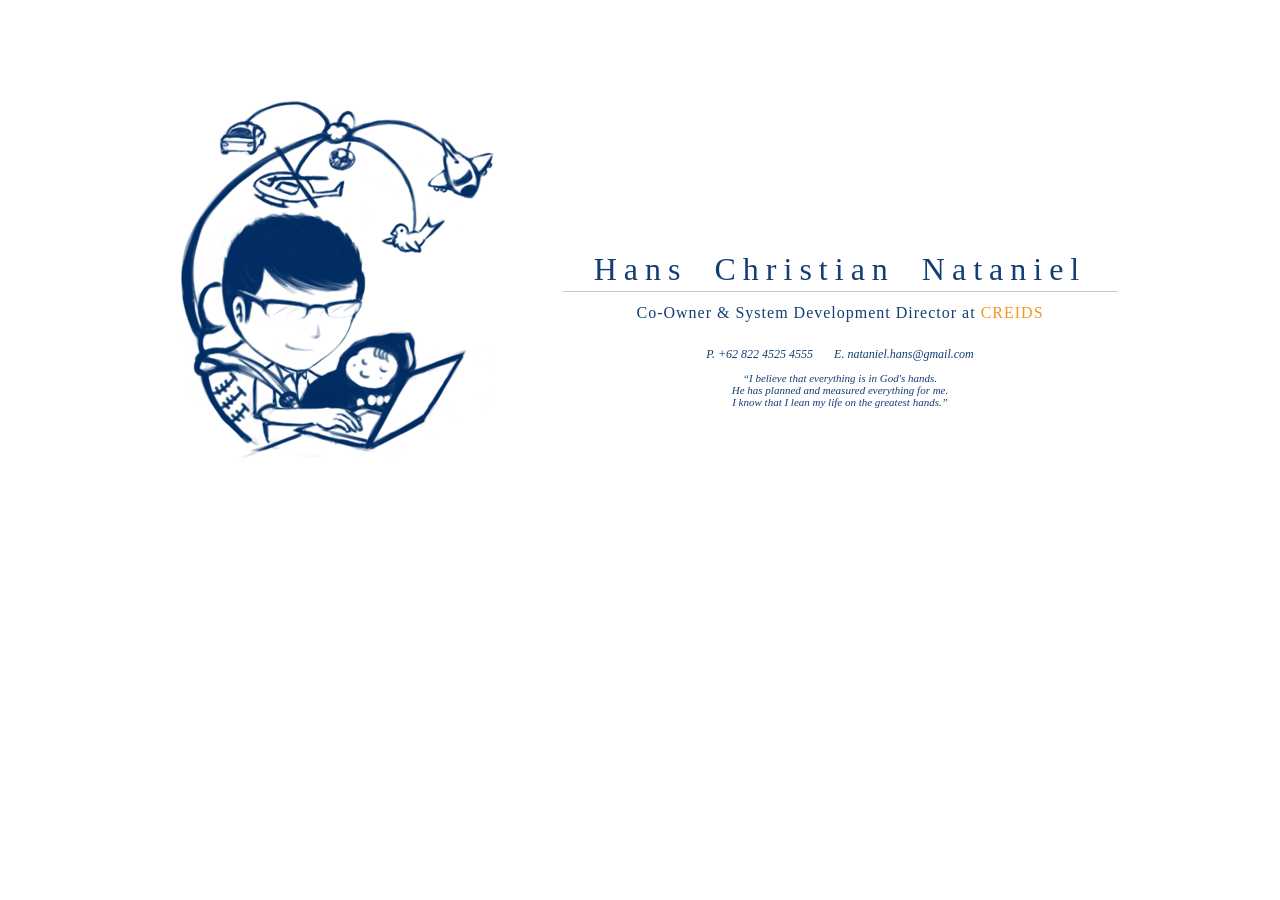
==== index.html @ 878c0d78 "Create the page" ====
<!DOCTYPE html>
<html lang="en">
<head>
    <meta charset="UTF-8">
    <meta name="viewport" content="width=device-width, initial-scale=1.0">
    <meta http-equiv="X-UA-Compatible" content="ie=edge">

    <link rel="stylesheet" type="text/css" href="style/index.css">

    <title>About me</title>
</head>
<body>
    <div id="container">
        <div id="image-container">
            <div id="me"><img src="img/hans.png" alt="It's Me" id="myPict"></div>
        </div>
        <div id="information-container">
            <h1 id="myName">Hans Christian Nataniel</h1>
            <div id="line-1"></div>
            <div id="myJob">Co-Owner &amp; System Development Director at <a href="http://www.creids.net" id="creidsLink">CREIDS</a></div>
            <address id="contact">
                <span>P. +62 822 4525 4555 &nbsp;&nbsp;&nbsp;&nbsp;&nbsp; E. nataniel.hans@gmail.com</span><br>
                <q id="quot">I believe that everything is in God's hands.<br>He has planned and measured everything for me.<br>I know that I lean my life on the greatest hands.</q>
            </address>
        </div>
    </div>
</body>
</html>
---- style/index.css ----
body {
	background-color: rgb(255, 255, 255);
	margin: 0;
	padding: 0;
	color: #123e74;
	font-family: Verdana;
}

#myName {
	font-family: "Century Gothic";
	font-weight: 50;
}

#myJob {
	font-family: "Century Gothic";
	margin-top: -5px;
}

#creidsLink {
	color: #f7951f;
	text-decoration: none;
}

/* Desktops and laptops */
@media screen and (min-width : 1024px) {
	#container {
		width: 1024px;
		margin-left: auto;
		margin-right: auto;
	}

	#image-container {
		width: 380px;
		height: 380px;
		margin-left: 50px;
		margin-top: 100px;
		float: left;
	}

	#information-container {
		display: inline-block;
		vertical-align: top;
		margin-top: 230px;
		width: 564px;
		text-align: center;
	}

	#myName {
		margin-bottom: 3px;
		letter-spacing: 7px;
		word-spacing: 12px;
	}

	#line-1 {
		display: inline-block;
		vertical-align: top;
		height: 1px;
		width: 555px;
		background-color: #ccc;
	}

	#myJob {
		letter-spacing: 1px;
	}

	#contact {
		display: inline-block;
		vertical-align: top;
		margin-top: 25px;
		text-align: center;
		width: 425px;
		font-size: 12px;
	}

	#quot {
		display: inline-block;
		margin-top: 10px;
		font-style: italic;
		font-size: 11px;
	}

}

/* Tablet */
@media screen and (max-width: 1024px) {
	#container {
		width: 768px;
		margin-left: auto;
		margin-right: auto;
		text-align: center;
	}

	#image-container {
		width: 280px;
		margin-top: 50px;
		float: left;
	}

	#myPict {
		width: 280px;
	}

	#information-container {
		display: inline-block;
		vertical-align: top;
		margin-top: 180px;
		width: 488px;
		text-align: center;
	}

	#myName {
		letter-spacing: 5px;
		margin-bottom: 3px;
		font-size: 25px;
	}

	#line-1 {
		display: inline-block;
		vertical-align: top;
		height: 1px;
		width: 432px;
		background-color: #ccc;
	}

	#myJob {
		font-size: 13px;
		margin-top: -10px;
	}

	#contact {
		display: inline-block;
		vertical-align: top;
		margin-top: 15px;
		text-align: center;
		width: 332px;
		font-size: 11px;
	}

	#quot {
		display: inline-block;
		margin-top: 10px;
		font-style: italic;
		font-size: 10px;
	}
}

/* Mobile */
@media screen and (max-width: 768px) {
	#container {
		width: 400px;
		margin-left: auto;
		margin-right: auto;
		text-align: center;
	}

	#image-container {
		width: 380px;
		margin-top: 30px;
		margin-left: auto;
		margin-right: auto;
		float: none;
	}

	#myPict {
		width: 250px;
	}

	#information-container {
		display: inline-block;
		vertical-align: top;
		margin-top: 20px;
		width: 400px;
		text-align: center;
	}

	#myName {
		display: inline-block;
		vertical-align: top;
		margin-left: 0px;
		margin-top: 20px;
		margin-bottom: 3px;
		font-size: 20px;
	}

	#line-1 {
		display: inline-block;
		vertical-align: top;
		margin-left: 0px;
		height: 1px;
		width: 400px;
		background-color: #ccc;
	}
	
	#contact {
		display: inline-block;
		vertical-align: top;
		margin-left: 0px;
		margin-top: 25px;
		text-align: center;
		width: 400px;
		font-size: 11px;
	}

	#quot {
		display: inline-block;
		margin-top: 10px;
		font-style: italic;
		font-size: 11px;
		margin-top: 30px;
	}
}
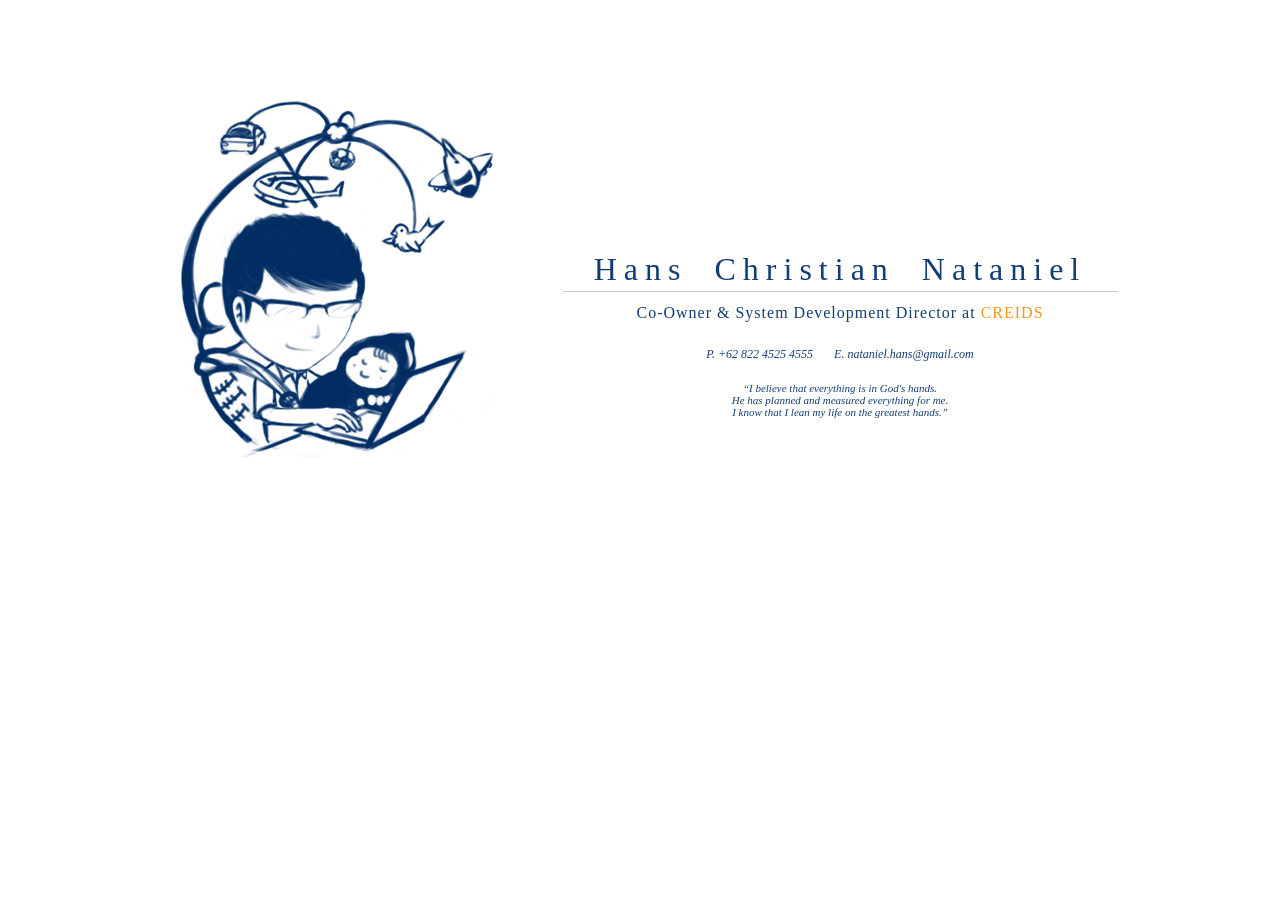
==== commit 6715334b: "give target attribute to creids link" ====
--- a/index.html
+++ b/index.html
@@ -17,7 +17,7 @@
         <div id="information-container">
             <h1 id="myName">Hans Christian Nataniel</h1>
             <div id="line-1"></div>
-            <div id="myJob">Co-Owner &amp; System Development Director at <a href="http://www.creids.net" id="creidsLink">CREIDS</a></div>
+            <div id="myJob">Co-Owner &amp; System Development Director at <a href="http://www.creids.net" target="_blank" id="creidsLink">CREIDS</a></div>
             <address id="contact">
                 <span>P. +62 822 4525 4555 &nbsp;&nbsp;&nbsp;&nbsp;&nbsp; E. nataniel.hans@gmail.com</span><br>
                 <q id="quot">I believe that everything is in God's hands.<br>He has planned and measured everything for me.<br>I know that I lean my life on the greatest hands.</q>
--- a/style/index.css
+++ b/style/index.css
@@ -1,3 +1,8 @@
+@font-face {
+    font-family: "Century Gothic";
+    src: url(../font/GOTHIC.TTF);
+}
+
 body {
 	background-color: rgb(255, 255, 255);
 	margin: 0;
@@ -74,7 +79,7 @@
 
 	#quot {
 		display: inline-block;
-		margin-top: 10px;
+		margin-top: 20px;
 		font-style: italic;
 		font-size: 11px;
 	}
@@ -138,7 +143,7 @@
 
 	#quot {
 		display: inline-block;
-		margin-top: 10px;
+		margin-top: 15px;
 		font-style: italic;
 		font-size: 10px;
 	}
@@ -147,14 +152,14 @@
 /* Mobile */
 @media screen and (max-width: 768px) {
 	#container {
-		width: 400px;
+		width: 100%;
 		margin-left: auto;
 		margin-right: auto;
 		text-align: center;
 	}
 
 	#image-container {
-		width: 380px;
+		width: inherit;
 		margin-top: 30px;
 		margin-left: auto;
 		margin-right: auto;
@@ -166,10 +171,10 @@
 	}
 
 	#information-container {
+		width: 100%;
 		display: inline-block;
 		vertical-align: top;
 		margin-top: 20px;
-		width: 400px;
 		text-align: center;
 	}
 
@@ -180,6 +185,7 @@
 		margin-top: 20px;
 		margin-bottom: 3px;
 		font-size: 20px;
+		letter-spacing: 2px;
 	}
 
 	#line-1 {
@@ -187,7 +193,8 @@
 		vertical-align: top;
 		margin-left: 0px;
 		height: 1px;
-		width: 400px;
+		width: 95%;
+		max-width: 380px;
 		background-color: #ccc;
 	}
 	
@@ -197,7 +204,7 @@
 		margin-left: 0px;
 		margin-top: 25px;
 		text-align: center;
-		width: 400px;
+		width: 100%;
 		font-size: 11px;
 	}
 
@@ -207,5 +214,6 @@
 		font-style: italic;
 		font-size: 11px;
 		margin-top: 30px;
+		padding-bottom: 30px;
 	}
 }
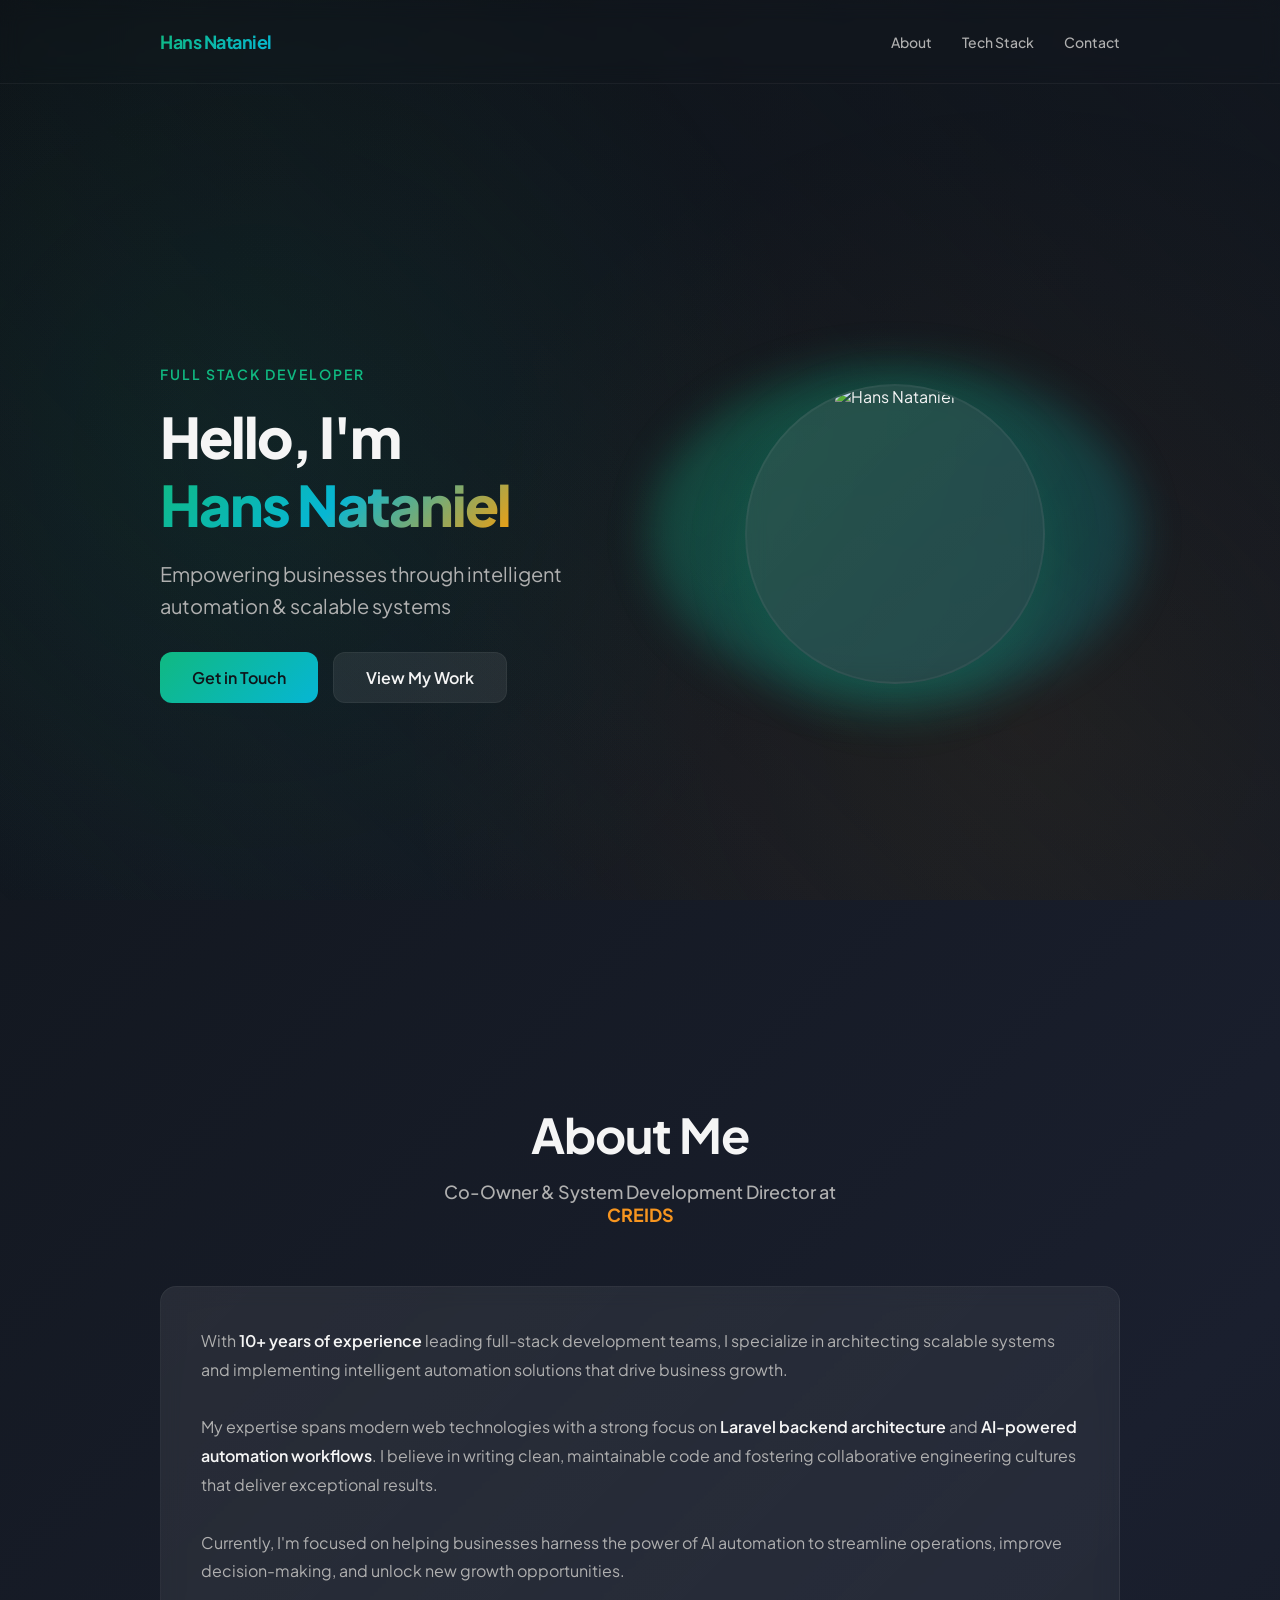
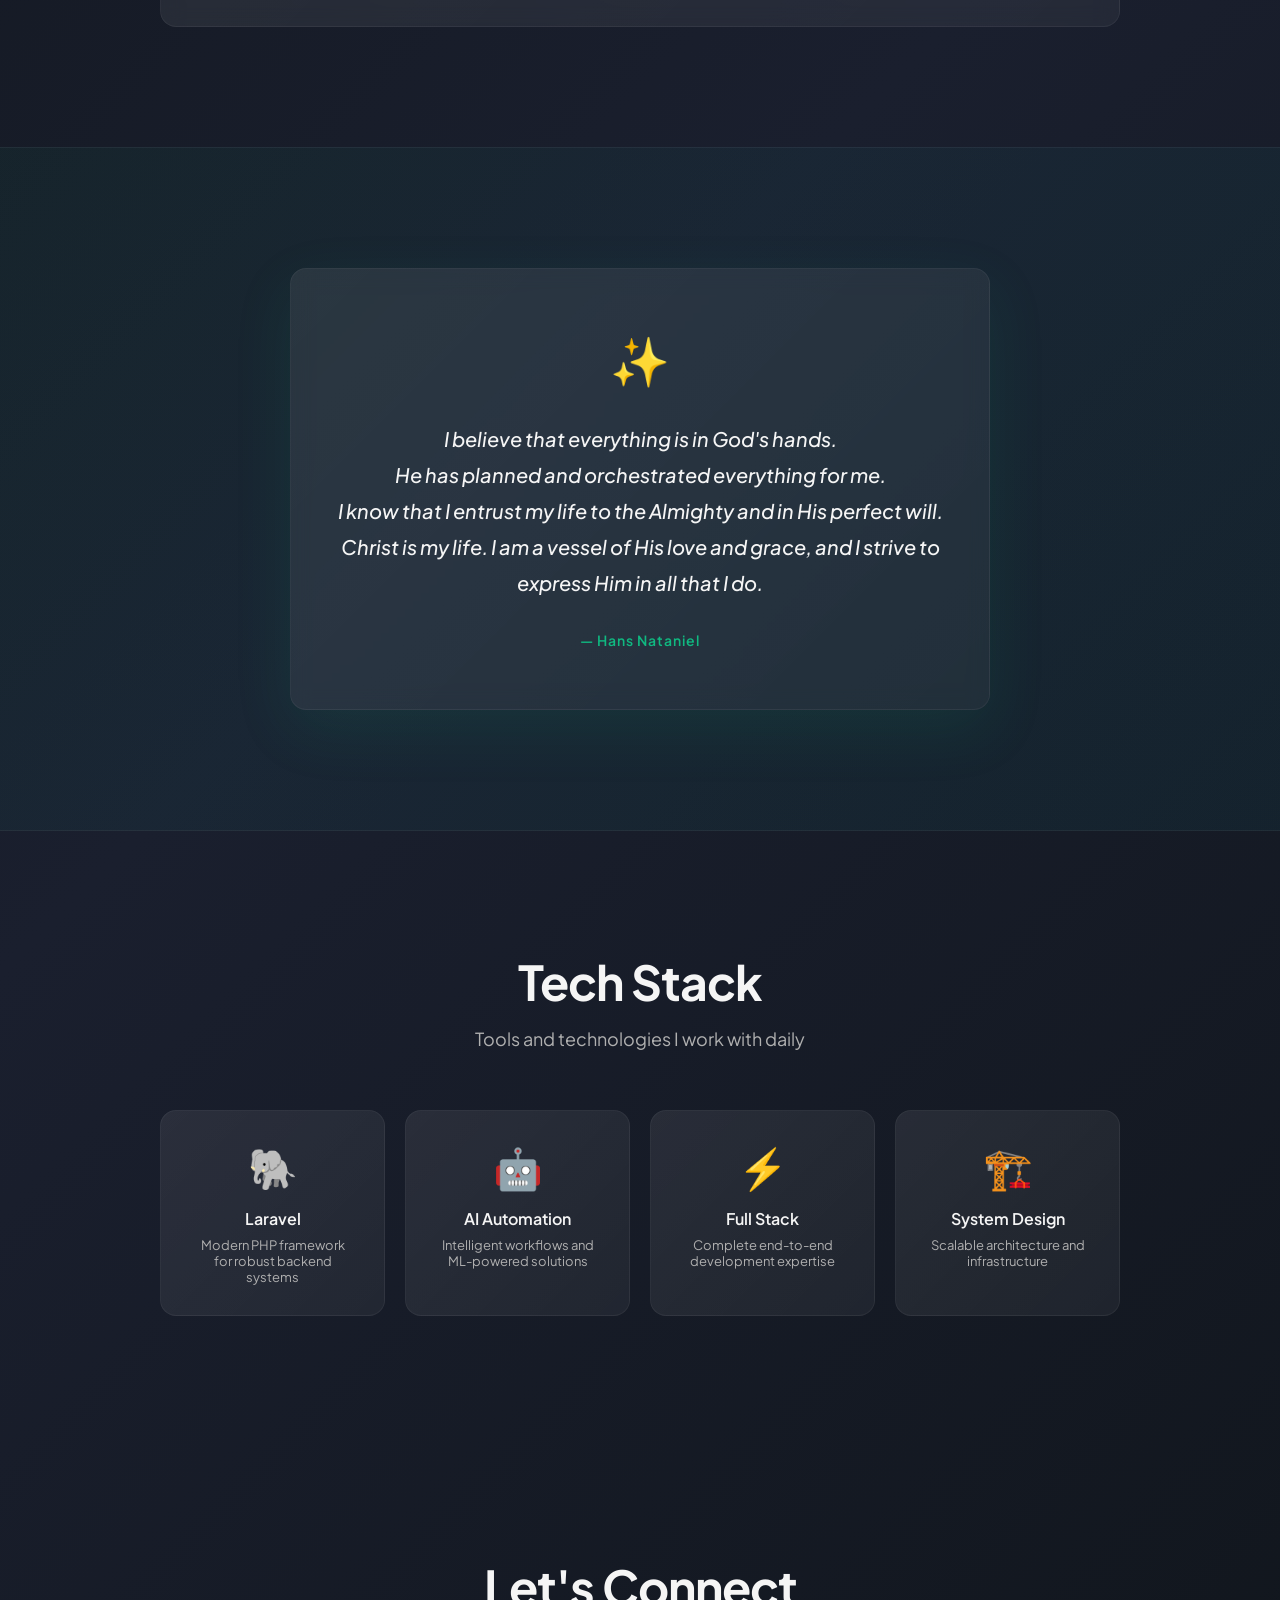
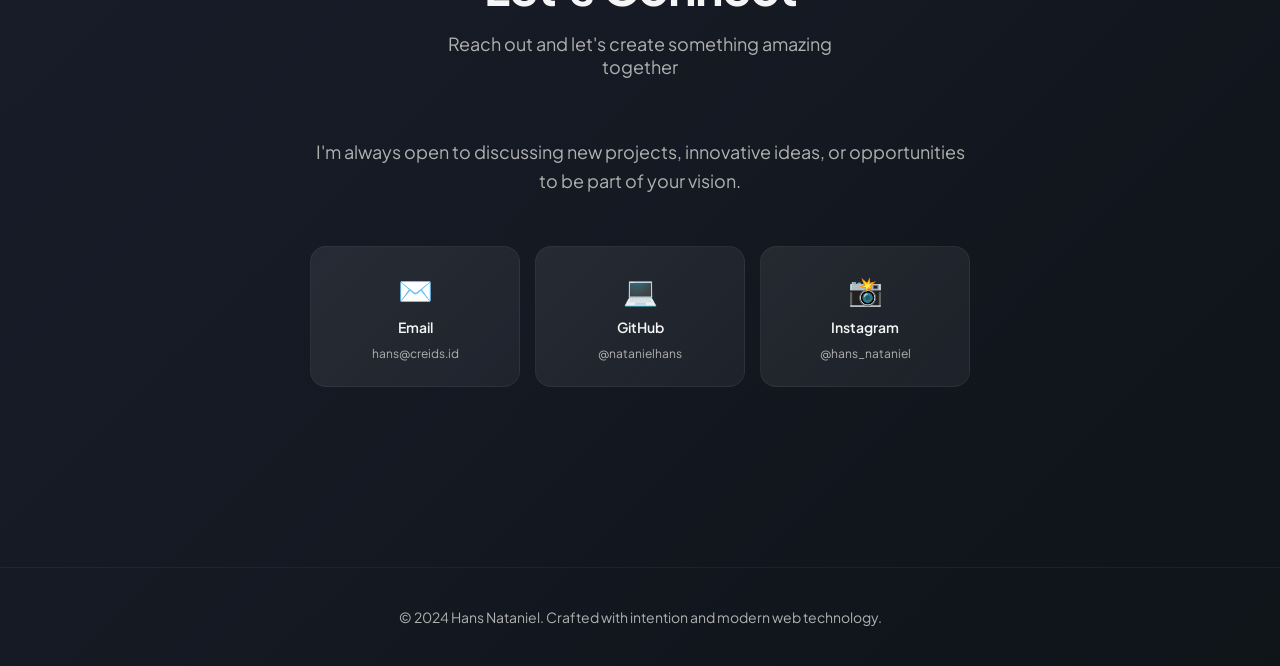
==== commit b36fa35e: "Update GitHub profile with impressive glassmorphism design and scroll-triggered animations - Redesig" ====
--- a/index.html
+++ b/index.html
@@ -1,28 +1,876 @@
 <!DOCTYPE html>
-<html lang="en">
+<html lang="id">
 <head>
     <meta charset="UTF-8">
     <meta name="viewport" content="width=device-width, initial-scale=1.0">
-    <meta http-equiv="X-UA-Compatible" content="ie=edge">
-
-    <link rel="stylesheet" type="text/css" href="style/index.css">
-
-    <title>About me</title>
+    <title>Hans Nataniel | Full Stack Developer & AI Automation Lead</title>
+    <link rel="preconnect" href="https://fonts.googleapis.com">
+    <link rel="preconnect" href="https://fonts.gstatic.com" crossorigin>
+    <link href="https://fonts.googleapis.com/css2?family=Plus+Jakarta+Sans:wght@500;600;700;800&family=JetBrains+Mono:wght@400;500&display=swap" rel="stylesheet">
+    <style>
+        * {
+            margin: 0;
+            padding: 0;
+            box-sizing: border-box;
+        }
+
+        :root {
+            --bg-primary: #0F1419;
+            --bg-secondary: #1a1f2e;
+            --bg-tertiary: #242d3d;
+            --text-primary: #f5f5f5;
+            --text-secondary: #b0b0b0;
+            --accent-green: #10b981;
+            --accent-amber: #f59e0b;
+            --accent-cyan: #06b6d4;
+            --glass-light: rgba(255, 255, 255, 0.05);
+            --glass-medium: rgba(255, 255, 255, 0.08);
+            --glass-dark: rgba(0, 0, 0, 0.3);
+        }
+
+        html {
+            scroll-behavior: smooth;
+        }
+
+        body {
+            font-family: 'Plus Jakarta Sans', sans-serif;
+            background: linear-gradient(135deg, var(--bg-primary) 0%, var(--bg-secondary) 50%, var(--bg-primary) 100%);
+            color: var(--text-primary);
+            min-height: 100vh;
+            position: relative;
+            overflow-x: hidden;
+        }
+
+        /* Animated background */
+        body::before {
+            content: '';
+            position: fixed;
+            top: 0;
+            left: 0;
+            width: 100%;
+            height: 100%;
+            background: radial-gradient(circle at 20% 50%, rgba(16, 185, 129, 0.1) 0%, transparent 50%),
+                        radial-gradient(circle at 80% 80%, rgba(245, 158, 11, 0.08) 0%, transparent 50%);
+            pointer-events: none;
+            z-index: 0;
+        }
+
+        body::after {
+            content: '';
+            position: fixed;
+            top: 0;
+            left: 0;
+            width: 100%;
+            height: 100%;
+            background:
+                linear-gradient(45deg, transparent 0%, rgba(15, 20, 25, 0.5) 100%);
+            pointer-events: none;
+            z-index: 0;
+        }
+
+        /* Container */
+        .container {
+            position: relative;
+            z-index: 1;
+            max-width: 1000px;
+            margin: 0 auto;
+            padding: 0 20px;
+        }
+
+        /* Navigation */
+        nav {
+            padding: 30px 0;
+            backdrop-filter: blur(10px);
+            border-bottom: 1px solid var(--glass-light);
+            position: sticky;
+            top: 0;
+            z-index: 100;
+        }
+
+        nav .container {
+            display: flex;
+            justify-content: space-between;
+            align-items: center;
+        }
+
+        .nav-brand {
+            font-size: 18px;
+            font-weight: 700;
+            letter-spacing: -0.5px;
+            background: linear-gradient(135deg, var(--accent-green), var(--accent-cyan));
+            -webkit-background-clip: text;
+            -webkit-text-fill-color: transparent;
+            background-clip: text;
+        }
+
+        .nav-links {
+            display: flex;
+            gap: 30px;
+            list-style: none;
+        }
+
+        .nav-links a {
+            color: var(--text-secondary);
+            text-decoration: none;
+            font-size: 14px;
+            font-weight: 500;
+            transition: color 0.3s ease;
+            position: relative;
+        }
+
+        .nav-links a::after {
+            content: '';
+            position: absolute;
+            bottom: -5px;
+            left: 0;
+            width: 0;
+            height: 2px;
+            background: linear-gradient(90deg, var(--accent-green), var(--accent-cyan));
+            transition: width 0.3s ease;
+        }
+
+        .nav-links a:hover {
+            color: var(--text-primary);
+        }
+
+        .nav-links a:hover::after {
+            width: 100%;
+        }
+
+        /* Hero Section */
+        .hero {
+            min-height: 100vh;
+            display: flex;
+            align-items: center;
+            justify-content: center;
+            text-align: center;
+            padding: 60px 20px;
+            animation: fadeIn 0.8s ease-out;
+        }
+
+        .hero-container {
+            display: grid;
+            grid-template-columns: 1fr 1fr;
+            gap: 60px;
+            align-items: center;
+            max-width: 1000px;
+            width: 100%;
+        }
+
+        .hero-content {
+            text-align: left;
+        }
+
+        .hero-photo {
+            position: relative;
+            display: flex;
+            align-items: center;
+            justify-content: center;
+        }
+
+        .photo-frame {
+            width: 300px;
+            height: 300px;
+            border-radius: 50%;
+            overflow: hidden;
+            position: relative;
+            background: linear-gradient(135deg, var(--glass-medium), var(--glass-light));
+            border: 2px solid var(--glass-light);
+            backdrop-filter: blur(10px);
+            animation: slideRight 0.8s ease-out 0.3s both;
+            box-shadow: 0 20px 60px rgba(16, 185, 129, 0.2);
+        }
+
+        .photo-frame img {
+            width: 100%;
+            height: 100%;
+            object-fit: cover;
+        }
+
+        .photo-glow {
+            position: absolute;
+            top: -20px;
+            left: -20px;
+            right: -20px;
+            bottom: -20px;
+            border-radius: 50%;
+            background: linear-gradient(135deg, rgba(16, 185, 129, 0.3), rgba(6, 182, 212, 0.2));
+            filter: blur(20px);
+            z-index: -1;
+            animation: pulse 3s ease-in-out infinite;
+        }
+
+        .hero h1 {
+            font-size: clamp(42px, 6vw, 56px);
+            font-weight: 800;
+            line-height: 1.2;
+            margin-bottom: 20px;
+            letter-spacing: -2px;
+            animation: slideUp 0.8s ease-out 0.2s both;
+            text-align: left;
+        }
+
+        .hero h1 span {
+            background: linear-gradient(135deg, var(--accent-green), var(--accent-cyan), var(--accent-amber));
+            -webkit-background-clip: text;
+            -webkit-text-fill-color: transparent;
+            background-clip: text;
+        }
+
+        .hero-subtitle {
+            font-size: 20px;
+            color: var(--text-secondary);
+            margin-bottom: 30px;
+            line-height: 1.6;
+            animation: slideUp 0.8s ease-out 0.4s both;
+        }
+
+        .hero-role {
+            font-size: 14px;
+            font-weight: 600;
+            color: var(--accent-green);
+            text-transform: uppercase;
+            letter-spacing: 2px;
+            margin-bottom: 20px;
+            animation: slideUp 0.8s ease-out 0.3s both;
+        }
+
+        .hero-cta {
+            display: flex;
+            gap: 15px;
+            justify-content: flex-start;
+            flex-wrap: wrap;
+            animation: slideUp 0.8s ease-out 0.5s both;
+        }
+
+        .btn {
+            padding: 14px 32px;
+            border: none;
+            border-radius: 12px;
+            font-size: 16px;
+            font-weight: 600;
+            cursor: pointer;
+            text-decoration: none;
+            display: inline-flex;
+            align-items: center;
+            gap: 8px;
+            transition: all 0.3s ease;
+            font-family: 'Plus Jakarta Sans', sans-serif;
+        }
+
+        .btn-primary {
+            background: linear-gradient(135deg, var(--accent-green), var(--accent-cyan));
+            color: var(--bg-primary);
+        }
+
+        .btn-primary:hover {
+            transform: translateY(-3px);
+            box-shadow: 0 12px 30px rgba(16, 185, 129, 0.3);
+        }
+
+        .btn-secondary {
+            background: var(--glass-medium);
+            color: var(--text-primary);
+            border: 1px solid var(--glass-light);
+            backdrop-filter: blur(10px);
+        }
+
+        .btn-secondary:hover {
+            background: var(--glass-light);
+            border-color: var(--accent-green);
+        }
+
+
+        /* About Section */
+        .about {
+            padding: 120px 0;
+        }
+
+        .section-header {
+            text-align: center;
+            margin-bottom: 60px;
+        }
+
+        .section-header h2 {
+            font-size: clamp(36px, 5vw, 48px);
+            margin-bottom: 15px;
+            letter-spacing: -1px;
+        }
+
+        .section-header p {
+            font-size: 18px;
+            color: var(--text-secondary);
+            max-width: 400px;
+            margin: 0 auto;
+        }
+
+        .role-subtitle {
+            font-size: 16px;
+            color: var(--text-secondary);
+            margin-top: 10px;
+            margin-bottom: 30px;
+            font-weight: 500;
+        }
+
+        .glass-card {
+            background: linear-gradient(135deg, var(--glass-medium) 0%, var(--glass-light) 100%);
+            border: 1px solid var(--glass-light);
+            border-radius: 16px;
+            padding: 40px;
+            backdrop-filter: blur(10px);
+            transition: all 0.3s ease;
+            opacity: 0;
+        }
+
+        .glass-card:hover {
+            border-color: var(--accent-green);
+            box-shadow: 0 20px 40px rgba(16, 185, 129, 0.15);
+            transform: translateY(-5px);
+        }
+
+        .about-text {
+            font-size: 16px;
+            line-height: 1.8;
+            color: var(--text-secondary);
+        }
+
+        .about-text strong {
+            color: var(--text-primary);
+            font-weight: 600;
+        }
+
+        /* Philosophy Section */
+        .philosophy {
+            padding: 120px 0;
+            background: linear-gradient(135deg, rgba(16, 185, 129, 0.05) 0%, rgba(6, 182, 212, 0.05) 100%);
+            border-top: 1px solid var(--glass-light);
+            border-bottom: 1px solid var(--glass-light);
+        }
+
+        .philosophy-content {
+            max-width: 700px;
+            margin: 0 auto;
+            text-align: center;
+            padding: 60px 40px;
+            background: linear-gradient(135deg, var(--glass-medium) 0%, var(--glass-light) 100%);
+            border: 1px solid var(--glass-light);
+            border-radius: 16px;
+            backdrop-filter: blur(10px);
+            box-shadow: 0 20px 60px rgba(16, 185, 129, 0.1);
+            opacity: 0;
+        }
+
+        .philosophy-icon {
+            font-size: 48px;
+            margin-bottom: 30px;
+            animation: slideUp 0.8s ease-out 0.2s both;
+        }
+
+        .philosophy-quote {
+            font-size: 20px;
+            line-height: 1.8;
+            color: var(--text-primary);
+            font-weight: 500;
+            margin: 0;
+            font-style: italic;
+            animation: slideUp 0.8s ease-out 0.3s both;
+        }
+
+        .philosophy-author {
+            margin-top: 30px;
+            font-size: 14px;
+            color: var(--accent-green);
+            font-weight: 600;
+            letter-spacing: 1px;
+            animation: slideUp 0.8s ease-out 0.4s both;
+        }
+
+        /* Tech Stack Section */
+        .tech-stack {
+            padding: 120px 0;
+        }
+
+        .tech-grid {
+            display: grid;
+            grid-template-columns: repeat(auto-fit, minmax(200px, 1fr));
+            gap: 20px;
+            margin-top: 50px;
+        }
+
+        .tech-item {
+            text-align: center;
+            padding: 30px;
+            opacity: 0;
+        }
+
+        .tech-icon {
+            font-size: 40px;
+            margin-bottom: 15px;
+        }
+
+        .tech-name {
+            font-size: 16px;
+            font-weight: 600;
+            margin-bottom: 8px;
+        }
+
+        .tech-desc {
+            font-size: 13px;
+            color: var(--text-secondary);
+        }
+
+        /* Contact Section */
+        .contact {
+            padding: 120px 0;
+        }
+
+        .contact-container {
+            max-width: 700px;
+            margin: 0 auto;
+            text-align: center;
+        }
+
+        .contact-message {
+            font-size: 18px;
+            color: var(--text-secondary);
+            margin-bottom: 50px;
+            line-height: 1.6;
+            opacity: 0;
+        }
+
+        .contact-links {
+            display: grid;
+            grid-template-columns: repeat(auto-fit, minmax(150px, 1fr));
+            gap: 15px;
+            margin-bottom: 60px;
+        }
+
+        .contact-link {
+            padding: 25px;
+            text-decoration: none;
+            color: var(--text-primary);
+            border: 1px solid var(--glass-light);
+            transition: all 0.3s ease;
+            display: flex;
+            flex-direction: column;
+            align-items: center;
+            gap: 10px;
+            background: linear-gradient(135deg, var(--glass-medium) 0%, var(--glass-light) 100%);
+            border-radius: 16px;
+            backdrop-filter: blur(10px);
+            opacity: 0;
+        }
+
+        .contact-link:hover {
+            border-color: var(--accent-green);
+            background: linear-gradient(135deg, rgba(16, 185, 129, 0.1), rgba(6, 182, 212, 0.1));
+            transform: translateY(-5px);
+            box-shadow: 0 15px 35px rgba(16, 185, 129, 0.2);
+        }
+
+        .contact-link-icon {
+            font-size: 28px;
+        }
+
+        .contact-link-label {
+            font-size: 14px;
+            font-weight: 600;
+        }
+
+        .contact-link-value {
+            font-size: 12px;
+            color: var(--text-secondary);
+            word-break: break-all;
+        }
+
+        /* Footer */
+        footer {
+            padding: 40px 0;
+            text-align: center;
+            border-top: 1px solid var(--glass-light);
+            color: var(--text-secondary);
+            font-size: 14px;
+        }
+
+        /* Animations */
+        @keyframes fadeIn {
+            from {
+                opacity: 0;
+            }
+            to {
+                opacity: 1;
+            }
+        }
+
+        @keyframes slideUp {
+            from {
+                opacity: 0;
+                transform: translateY(30px);
+            }
+            to {
+                opacity: 1;
+                transform: translateY(0);
+            }
+        }
+
+        @keyframes fadeInUp {
+            from {
+                opacity: 0;
+                transform: translateY(20px);
+            }
+            to {
+                opacity: 1;
+                transform: translateY(0);
+            }
+        }
+
+        @keyframes slideRight {
+            from {
+                opacity: 0;
+                transform: translateX(40px);
+            }
+            to {
+                opacity: 1;
+                transform: translateX(0);
+            }
+        }
+
+        @keyframes slideLeft {
+            from {
+                opacity: 0;
+                transform: translateX(-40px);
+            }
+            to {
+                opacity: 1;
+                transform: translateX(0);
+            }
+        }
+
+        @keyframes pulse {
+            0%, 100% {
+                opacity: 0.6;
+                transform: scale(1);
+            }
+            50% {
+                opacity: 0.3;
+                transform: scale(1.05);
+            }
+        }
+
+
+        /* Responsive */
+        @media (max-width: 768px) {
+            .nav-links {
+                gap: 15px;
+                font-size: 12px;
+            }
+
+            .hero {
+                padding: 40px 20px;
+                min-height: auto;
+            }
+
+            .hero-container {
+                grid-template-columns: 1fr;
+                gap: 40px;
+            }
+
+            .hero-content {
+                text-align: center;
+            }
+
+            .hero h1 {
+                font-size: 36px;
+                text-align: center;
+            }
+
+            .hero-subtitle {
+                font-size: 16px;
+                text-align: center;
+            }
+
+            .hero-cta {
+                justify-content: center;
+            }
+
+            .photo-frame {
+                width: 250px;
+                height: 250px;
+            }
+
+            .glass-card {
+                padding: 25px;
+            }
+
+            .philosophy-content {
+                padding: 40px 25px;
+            }
+
+            .philosophy-quote {
+                font-size: 16px;
+                line-height: 1.6;
+            }
+
+            .philosophy-icon {
+                font-size: 36px;
+            }
+
+            .tech-grid {
+                grid-template-columns: repeat(auto-fit, minmax(150px, 1fr));
+                gap: 15px;
+            }
+
+            .contact-links {
+                grid-template-columns: 1fr;
+            }
+
+            .hero-cta {
+                flex-direction: column;
+            }
+
+            .btn {
+                width: 100%;
+                justify-content: center;
+            }
+        }
+
+        /* Intersection Observer for animations */
+        .fade-in {
+            animation: fadeInUp 0.8s ease-out forwards;
+        }
+
+        .slide-in-left {
+            animation: slideLeft 0.8s ease-out forwards;
+        }
+
+        .slide-in-right {
+            animation: slideRight 0.8s ease-out forwards;
+        }
+
+        /* Child element stagger animations */
+        .stagger-child {
+            opacity: 0;
+        }
+
+        .stagger-child.fade-in {
+            animation: fadeInUp 0.6s ease-out forwards;
+        }
+
+        .stagger-child:nth-child(1).fade-in { animation-delay: 0.1s; }
+        .stagger-child:nth-child(2).fade-in { animation-delay: 0.2s; }
+        .stagger-child:nth-child(3).fade-in { animation-delay: 0.3s; }
+        .stagger-child:nth-child(4).fade-in { animation-delay: 0.4s; }
+        .stagger-child:nth-child(5).fade-in { animation-delay: 0.5s; }
+        .stagger-child:nth-child(6).fade-in { animation-delay: 0.6s; }
+    </style>
 </head>
 <body>
-    <div id="container">
-        <div id="image-container">
-            <div id="me"><img src="img/hans.png" alt="It's Me" id="myPict"></div>
+    <!-- Navigation -->
+    <nav>
+        <div class="container">
+            <div class="nav-brand">Hans Nataniel</div>
+            <ul class="nav-links">
+                <li><a href="#about">About</a></li>
+                <li><a href="#tech">Tech Stack</a></li>
+                <li><a href="#contact">Contact</a></li>
+            </ul>
         </div>
-        <div id="information-container">
-            <h1 id="myName">Hans Christian Nataniel</h1>
-            <div id="line-1"></div>
-            <div id="myJob">Co-Owner &amp; System Development Director at <a href="http://www.creids.net" target="_blank" id="creidsLink">CREIDS</a></div>
-            <address id="contact">
-                <span>P. +62 822 4525 4555 &nbsp;&nbsp;&nbsp;&nbsp;&nbsp; E. nataniel.hans@gmail.com</span><br>
-                <q id="quot">I believe that everything is in God's hands.<br>He has planned and measured everything for me.<br>I know that I lean my life on the greatest hands.</q>
-            </address>
+    </nav>
+
+    <!-- Hero Section -->
+    <section class="hero">
+        <div class="container">
+            <div class="hero-container">
+                <div class="hero-content">
+                    <div class="hero-role">Full Stack Developer</div>
+                    <h1>Hello, I'm <br><span>Hans Nataniel</span></h1>
+                    <p class="hero-subtitle">Empowering businesses through intelligent automation & scalable systems</p>
+                    <div class="hero-cta">
+                        <a href="#contact" class="btn btn-primary">Get in Touch</a>
+                        <a href="https://creids.id/en/work" target="_blank" class="btn btn-secondary">View My Work</a>
+                    </div>
+                </div>
+                <div class="hero-photo">
+                    <div class="photo-glow"></div>
+                    <div class="photo-frame">
+                        <img src="photo.png" alt="Hans Nataniel">
+                    </div>
+                </div>
+            </div>
         </div>
-    </div>
+    </section>
+
+    <!-- About Section -->
+    <section class="about" id="about">
+        <div class="container">
+            <div class="section-header">
+                <h2>About Me</h2>
+                <p class="role-subtitle">Co-Owner & System Development Director at <strong style="color: #f7951f;">CREIDS</strong></p>
+            </div>
+            <div class="glass-card">
+                <p class="about-text">
+                    With <strong>10+ years of experience</strong> leading full-stack development teams, I specialize in architecting scalable systems and implementing intelligent automation solutions that drive business growth.
+                    <br><br>
+                    My expertise spans modern web technologies with a strong focus on <strong>Laravel backend architecture</strong> and <strong>AI-powered automation workflows</strong>. I believe in writing clean, maintainable code and fostering collaborative engineering cultures that deliver exceptional results.
+                    <br><br>
+                    Currently, I'm focused on helping businesses harness the power of AI automation to streamline operations, improve decision-making, and unlock new growth opportunities.
+                </p>
+            </div>
+        </div>
+    </section>
+
+    <!-- Philosophy Section -->
+    <section class="philosophy">
+        <div class="container">
+            <div class="philosophy-content">
+                <div class="philosophy-icon">✨</div>
+                <blockquote class="philosophy-quote">
+                    I believe that everything is in God's hands.<br>
+                    He has planned and orchestrated everything for me.<br>
+                    I know that I entrust my life to the Almighty and in His perfect will.<br>
+                    Christ is my life. I am a vessel of His love and grace, and I strive to express Him in all that I do.
+                </blockquote>
+                <p class="philosophy-author">— Hans Nataniel</p>
+            </div>
+        </div>
+    </section>
+
+    <!-- Tech Stack Section -->
+    <section class="tech-stack" id="tech">
+        <div class="container">
+            <div class="section-header">
+                <h2>Tech Stack</h2>
+                <p>Tools and technologies I work with daily</p>
+            </div>
+            <div class="tech-grid">
+                <div class="glass-card tech-item">
+                    <div class="tech-icon">🐘</div>
+                    <div class="tech-name">Laravel</div>
+                    <div class="tech-desc">Modern PHP framework for robust backend systems</div>
+                </div>
+                <div class="glass-card tech-item">
+                    <div class="tech-icon">🤖</div>
+                    <div class="tech-name">AI Automation</div>
+                    <div class="tech-desc">Intelligent workflows and ML-powered solutions</div>
+                </div>
+                <div class="glass-card tech-item">
+                    <div class="tech-icon">⚡</div>
+                    <div class="tech-name">Full Stack</div>
+                    <div class="tech-desc">Complete end-to-end development expertise</div>
+                </div>
+                <div class="glass-card tech-item">
+                    <div class="tech-icon">🏗️</div>
+                    <div class="tech-name">System Design</div>
+                    <div class="tech-desc">Scalable architecture and infrastructure</div>
+                </div>
+            </div>
+        </div>
+    </section>
+
+    <!-- Contact Section -->
+    <section class="contact" id="contact">
+        <div class="container contact-container">
+            <div class="section-header">
+                <h2>Let's Connect</h2>
+                <p>Reach out and let's create something amazing together</p>
+            </div>
+            <p class="contact-message">
+                I'm always open to discussing new projects, innovative ideas, or opportunities to be part of your vision.
+            </p>
+            <div class="contact-links">
+                <a href="mailto:hans@creids.id" class="contact-link">
+                    <div class="contact-link-icon">✉️</div>
+                    <div class="contact-link-label">Email</div>
+                    <div class="contact-link-value">hans@creids.id</div>
+                </a>
+                <a href="https://github.com/natanielhans" target="_blank" class="contact-link">
+                    <div class="contact-link-icon">💻</div>
+                    <div class="contact-link-label">GitHub</div>
+                    <div class="contact-link-value">@natanielhans</div>
+                </a>
+                <a href="https://instagram.com/hans_nataniel" target="_blank" class="contact-link">
+                    <div class="contact-link-icon">📸</div>
+                    <div class="contact-link-label">Instagram</div>
+                    <div class="contact-link-value">@hans_nataniel</div>
+                </a>
+            </div>
+        </div>
+    </section>
+
+    <!-- Footer -->
+    <footer>
+        <div class="container">
+            <p>&copy; 2024 Hans Nataniel. Crafted with intention and modern web technology.</p>
+        </div>
+    </footer>
+
+    <script>
+        // Intersection Observer for scroll-triggered animations
+        const observerOptions = {
+            threshold: 0.15,
+            rootMargin: '0px 0px -50px 0px'
+        };
+
+        const observer = new IntersectionObserver((entries) => {
+            entries.forEach(entry => {
+                if (entry.isIntersecting) {
+                    // Add fade-in animation to the element
+                    entry.target.classList.add('fade-in');
+
+                    // If element has stagger children, animate them too
+                    const children = entry.target.querySelectorAll('.stagger-child');
+                    if (children.length > 0) {
+                        children.forEach(child => {
+                            child.classList.add('fade-in');
+                        });
+                    }
+
+                    // Stop observing once animation is triggered
+                    observer.unobserve(entry.target);
+                }
+            });
+        }, observerOptions);
+
+        // Observe all animatable elements
+        document.querySelectorAll('.section-header, .glass-card, .tech-item, .contact-link, .contact-message, .philosophy-content').forEach(el => {
+            observer.observe(el);
+        });
+
+        // Observe tech-grid items as stagger children
+        document.querySelectorAll('.tech-grid .tech-item').forEach(item => {
+            item.classList.add('stagger-child');
+            observer.unobserve(item);
+            observer.observe(item.parentElement);
+        });
+
+        // Observe contact links as stagger children
+        document.querySelectorAll('.contact-links .contact-link').forEach(link => {
+            link.classList.add('stagger-child');
+            observer.unobserve(link);
+            observer.observe(link.parentElement);
+        });
+
+        // Observe philosophy elements as stagger children
+        document.querySelectorAll('.philosophy-content > *').forEach(el => {
+            el.classList.add('stagger-child');
+        });
+
+        // Smooth navigation with anchor links
+        document.querySelectorAll('a[href^="#"]').forEach(anchor => {
+            anchor.addEventListener('click', function (e) {
+                e.preventDefault();
+                const target = document.querySelector(this.getAttribute('href'));
+                if (target) {
+                    target.scrollIntoView({ behavior: 'smooth' });
+                }
+            });
+        });
+
+        // Parallax scroll effect on background
+        window.addEventListener('scroll', () => {
+            const scrollPercent = window.scrollY / (document.documentElement.scrollHeight - window.innerHeight);
+            document.body.style.setProperty('--scroll', scrollPercent);
+        });
+    </script>
 </body>
 </html>
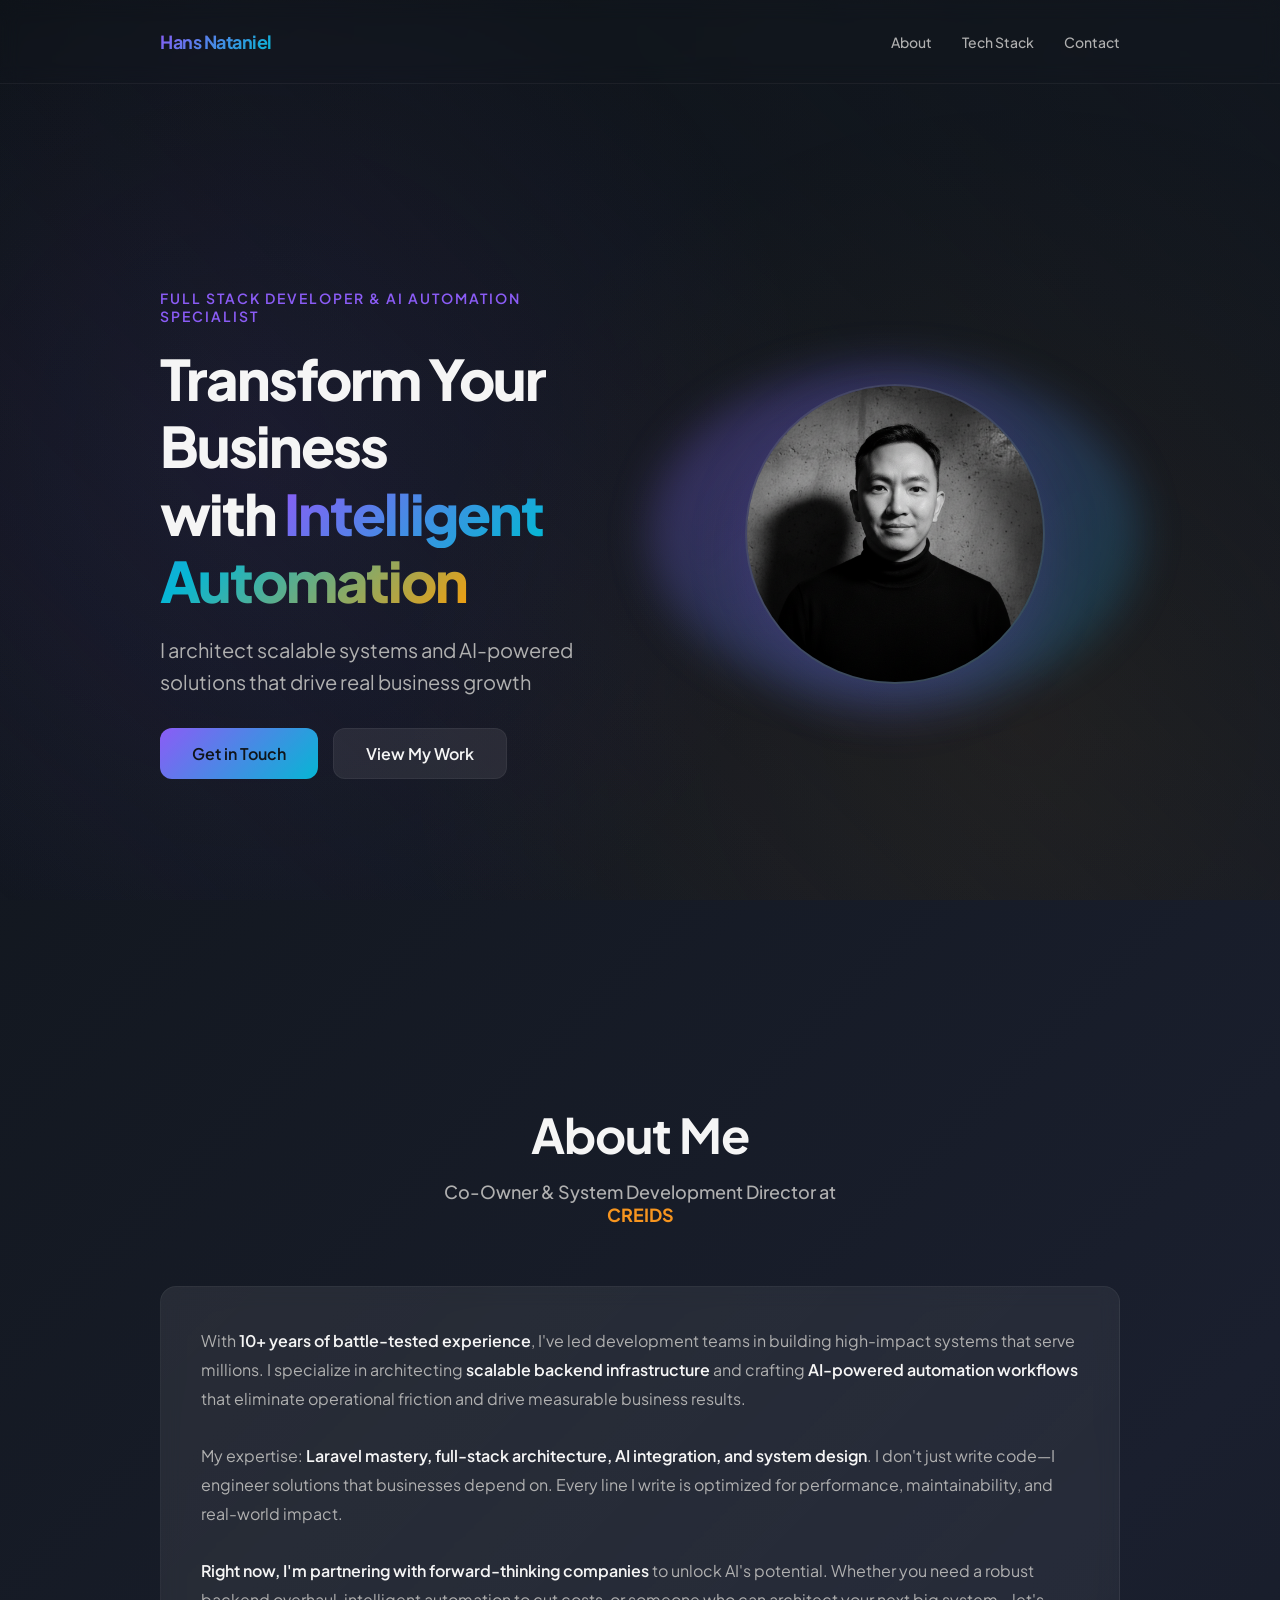
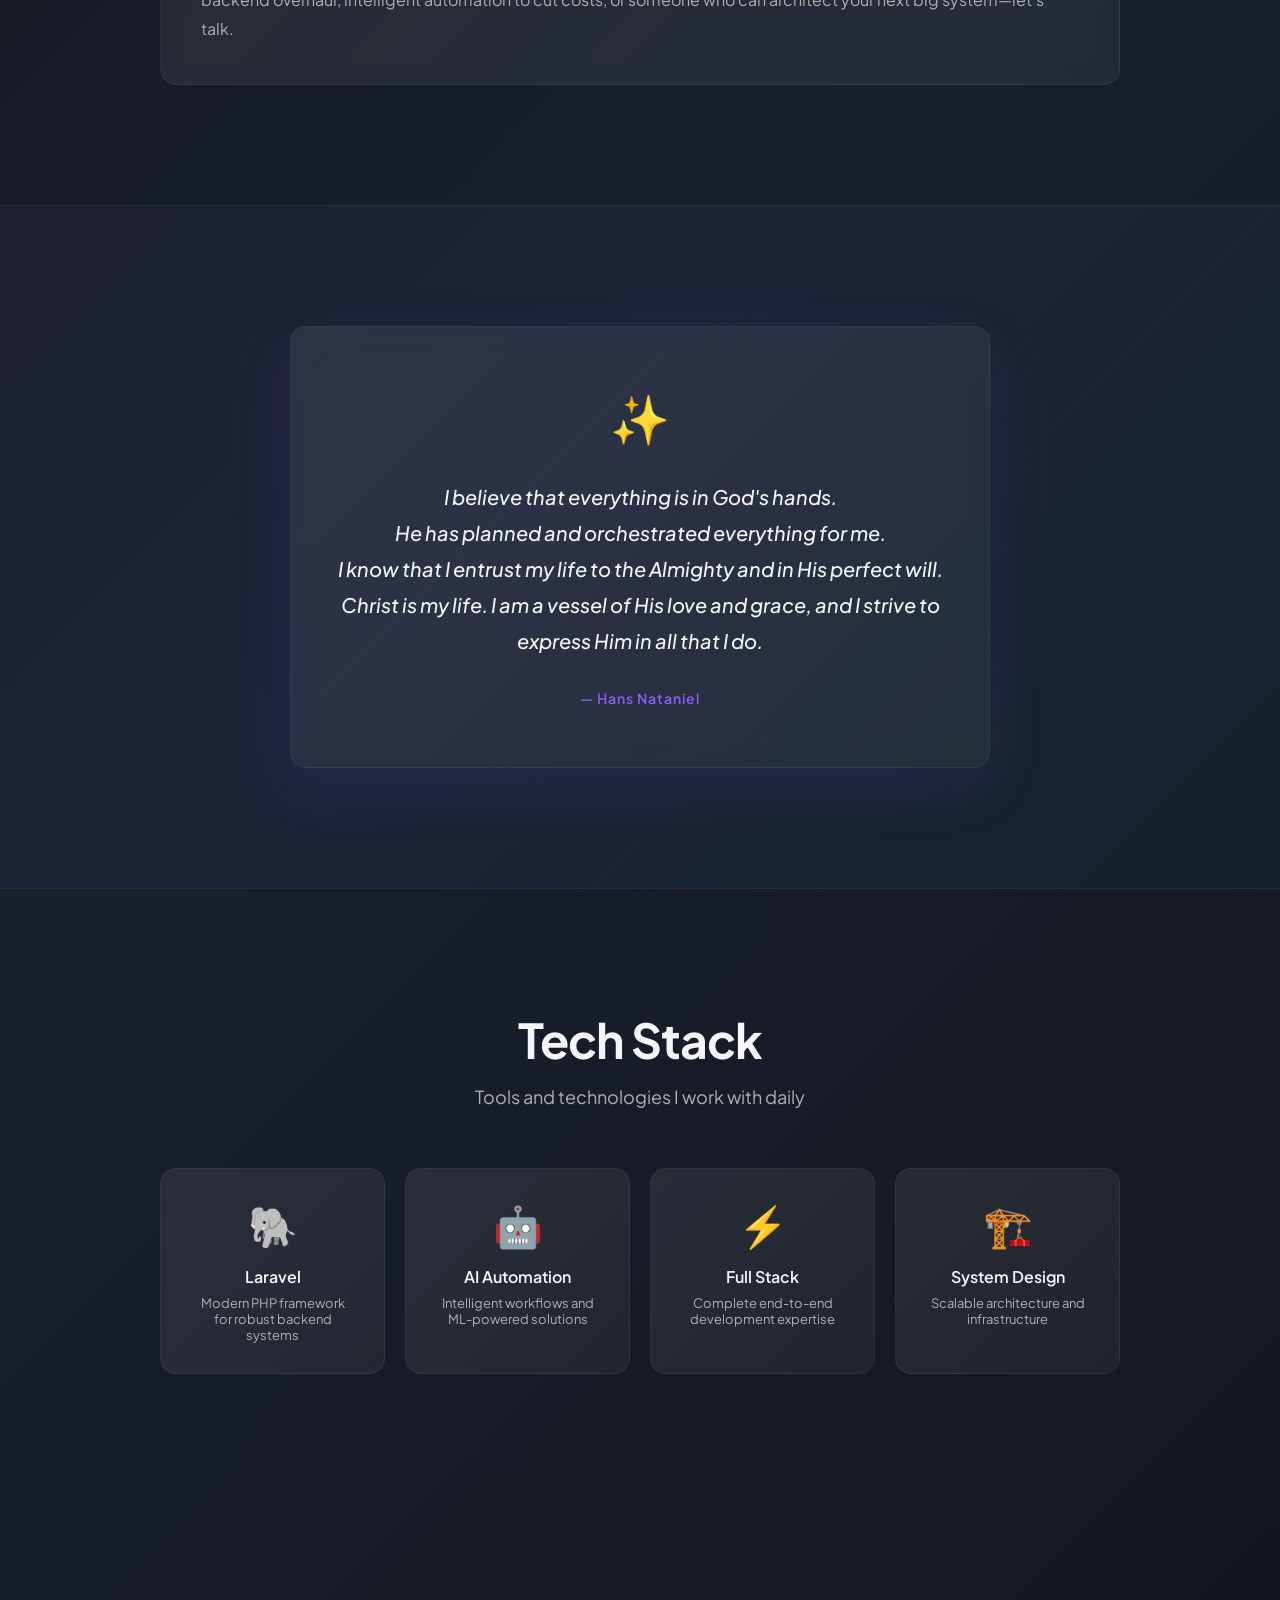
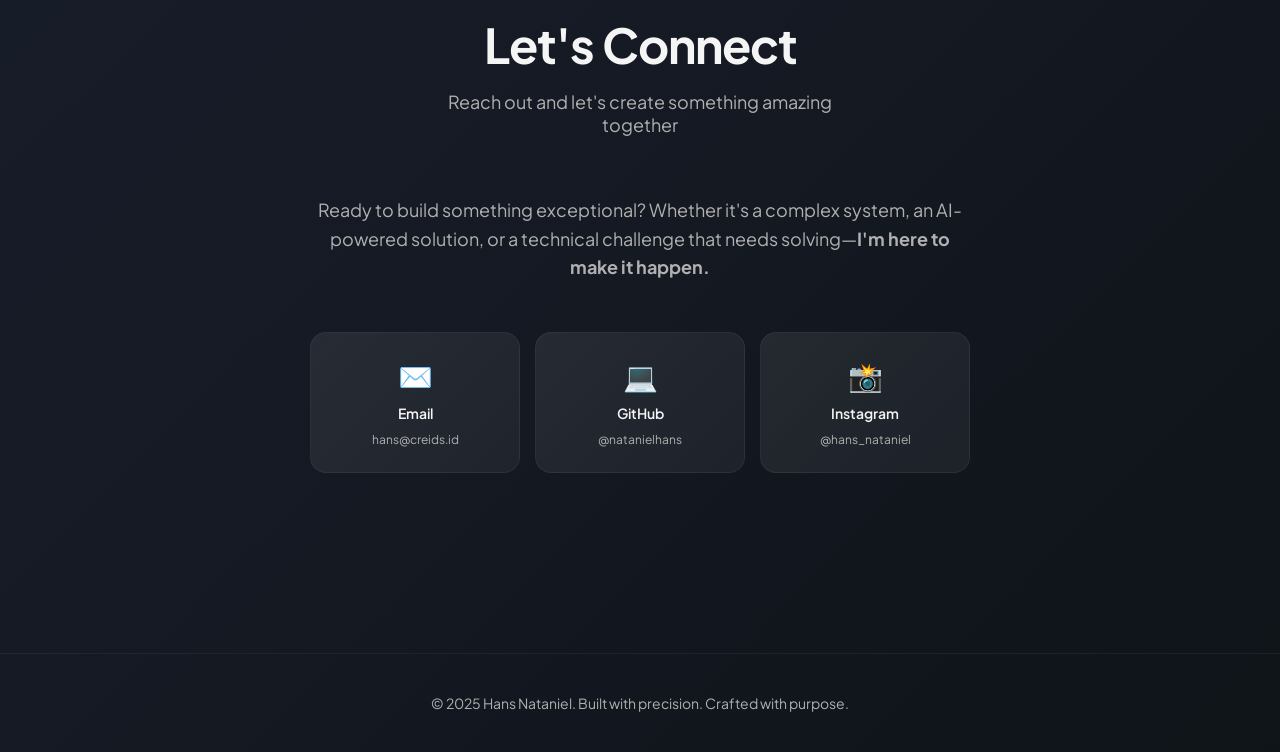
==== commit d5668807: "Redesign profile with purple accent and right-to-left animations Enhanced the GitHub profile with th" ====
--- a/index.html
+++ b/index.html
@@ -20,7 +20,7 @@
             --bg-tertiary: #242d3d;
             --text-primary: #f5f5f5;
             --text-secondary: #b0b0b0;
-            --accent-green: #10b981;
+            --accent-green: #8b5cf6;
             --accent-amber: #f59e0b;
             --accent-cyan: #06b6d4;
             --glass-light: rgba(255, 255, 255, 0.05);
@@ -49,7 +49,7 @@
             left: 0;
             width: 100%;
             height: 100%;
-            background: radial-gradient(circle at 20% 50%, rgba(16, 185, 129, 0.1) 0%, transparent 50%),
+            background: radial-gradient(circle at 20% 50%, rgba(139, 92, 246, 0.1) 0%, transparent 50%),
                         radial-gradient(circle at 80% 80%, rgba(245, 158, 11, 0.08) 0%, transparent 50%);
             pointer-events: none;
             z-index: 0;
@@ -178,7 +178,7 @@
             border: 2px solid var(--glass-light);
             backdrop-filter: blur(10px);
             animation: slideRight 0.8s ease-out 0.3s both;
-            box-shadow: 0 20px 60px rgba(16, 185, 129, 0.2);
+            box-shadow: 0 20px 60px rgba(139, 92, 246, 0.2);
         }
 
         .photo-frame img {
@@ -194,7 +194,7 @@
             right: -20px;
             bottom: -20px;
             border-radius: 50%;
-            background: linear-gradient(135deg, rgba(16, 185, 129, 0.3), rgba(6, 182, 212, 0.2));
+            background: linear-gradient(135deg, rgba(139, 92, 246, 0.3), rgba(6, 182, 212, 0.2));
             filter: blur(20px);
             z-index: -1;
             animation: pulse 3s ease-in-out infinite;
@@ -206,7 +206,7 @@
             line-height: 1.2;
             margin-bottom: 20px;
             letter-spacing: -2px;
-            animation: slideUp 0.8s ease-out 0.2s both;
+            animation: slideRight 0.8s ease-out 0.2s both;
             text-align: left;
         }
 
@@ -222,7 +222,7 @@
             color: var(--text-secondary);
             margin-bottom: 30px;
             line-height: 1.6;
-            animation: slideUp 0.8s ease-out 0.4s both;
+            animation: slideRight 0.8s ease-out 0.4s both;
         }
 
         .hero-role {
@@ -232,7 +232,7 @@
             text-transform: uppercase;
             letter-spacing: 2px;
             margin-bottom: 20px;
-            animation: slideUp 0.8s ease-out 0.3s both;
+            animation: slideRight 0.8s ease-out 0.1s both;
         }
 
         .hero-cta {
@@ -240,7 +240,7 @@
             gap: 15px;
             justify-content: flex-start;
             flex-wrap: wrap;
-            animation: slideUp 0.8s ease-out 0.5s both;
+            animation: slideRight 0.8s ease-out 0.5s both;
         }
 
         .btn {
@@ -265,7 +265,7 @@
 
         .btn-primary:hover {
             transform: translateY(-3px);
-            box-shadow: 0 12px 30px rgba(16, 185, 129, 0.3);
+            box-shadow: 0 12px 30px rgba(139, 92, 246, 0.3);
         }
 
         .btn-secondary {
@@ -324,7 +324,7 @@
 
         .glass-card:hover {
             border-color: var(--accent-green);
-            box-shadow: 0 20px 40px rgba(16, 185, 129, 0.15);
+            box-shadow: 0 20px 40px rgba(139, 92, 246, 0.15);
             transform: translateY(-5px);
         }
 
@@ -342,7 +342,7 @@
         /* Philosophy Section */
         .philosophy {
             padding: 120px 0;
-            background: linear-gradient(135deg, rgba(16, 185, 129, 0.05) 0%, rgba(6, 182, 212, 0.05) 100%);
+            background: linear-gradient(135deg, rgba(139, 92, 246, 0.05) 0%, rgba(6, 182, 212, 0.05) 100%);
             border-top: 1px solid var(--glass-light);
             border-bottom: 1px solid var(--glass-light);
         }
@@ -356,7 +356,7 @@
             border: 1px solid var(--glass-light);
             border-radius: 16px;
             backdrop-filter: blur(10px);
-            box-shadow: 0 20px 60px rgba(16, 185, 129, 0.1);
+            box-shadow: 0 20px 60px rgba(139, 92, 246, 0.1);
             opacity: 0;
         }
 
@@ -463,9 +463,9 @@
 
         .contact-link:hover {
             border-color: var(--accent-green);
-            background: linear-gradient(135deg, rgba(16, 185, 129, 0.1), rgba(6, 182, 212, 0.1));
+            background: linear-gradient(135deg, rgba(139, 92, 246, 0.1), rgba(6, 182, 212, 0.1));
             transform: translateY(-5px);
-            box-shadow: 0 15px 35px rgba(16, 185, 129, 0.2);
+            box-shadow: 0 15px 35px rgba(139, 92, 246, 0.2);
         }
 
         .contact-link-icon {
@@ -682,9 +682,9 @@
         <div class="container">
             <div class="hero-container">
                 <div class="hero-content">
-                    <div class="hero-role">Full Stack Developer</div>
-                    <h1>Hello, I'm <br><span>Hans Nataniel</span></h1>
-                    <p class="hero-subtitle">Empowering businesses through intelligent automation & scalable systems</p>
+                    <div class="hero-role">Full Stack Developer & AI Automation Specialist</div>
+                    <h1>Transform Your Business<br>with <span>Intelligent Automation</span></h1>
+                    <p class="hero-subtitle">I architect scalable systems and AI-powered solutions that drive real business growth</p>
                     <div class="hero-cta">
                         <a href="#contact" class="btn btn-primary">Get in Touch</a>
                         <a href="https://creids.id/en/work" target="_blank" class="btn btn-secondary">View My Work</a>
@@ -709,11 +709,11 @@
             </div>
             <div class="glass-card">
                 <p class="about-text">
-                    With <strong>10+ years of experience</strong> leading full-stack development teams, I specialize in architecting scalable systems and implementing intelligent automation solutions that drive business growth.
+                    With <strong>10+ years of battle-tested experience</strong>, I've led development teams in building high-impact systems that serve millions. I specialize in architecting <strong>scalable backend infrastructure</strong> and crafting <strong>AI-powered automation workflows</strong> that eliminate operational friction and drive measurable business results.
                     <br><br>
-                    My expertise spans modern web technologies with a strong focus on <strong>Laravel backend architecture</strong> and <strong>AI-powered automation workflows</strong>. I believe in writing clean, maintainable code and fostering collaborative engineering cultures that deliver exceptional results.
+                    My expertise: <strong>Laravel mastery, full-stack architecture, AI integration, and system design</strong>. I don't just write code—I engineer solutions that businesses depend on. Every line I write is optimized for performance, maintainability, and real-world impact.
                     <br><br>
-                    Currently, I'm focused on helping businesses harness the power of AI automation to streamline operations, improve decision-making, and unlock new growth opportunities.
+                    <strong>Right now, I'm partnering with forward-thinking companies</strong> to unlock AI's potential. Whether you need a robust backend overhaul, intelligent automation to cut costs, or someone who can architect your next big system—let's talk.
                 </p>
             </div>
         </div>
@@ -775,7 +775,7 @@
                 <p>Reach out and let's create something amazing together</p>
             </div>
             <p class="contact-message">
-                I'm always open to discussing new projects, innovative ideas, or opportunities to be part of your vision.
+                Ready to build something exceptional? Whether it's a complex system, an AI-powered solution, or a technical challenge that needs solving—<strong>I'm here to make it happen.</strong>
             </p>
             <div class="contact-links">
                 <a href="mailto:hans@creids.id" class="contact-link">
@@ -800,7 +800,7 @@
     <!-- Footer -->
     <footer>
         <div class="container">
-            <p>&copy; 2024 Hans Nataniel. Crafted with intention and modern web technology.</p>
+            <p>&copy; 2025 Hans Nataniel. Built with precision. Crafted with purpose.</p>
         </div>
     </footer>
 
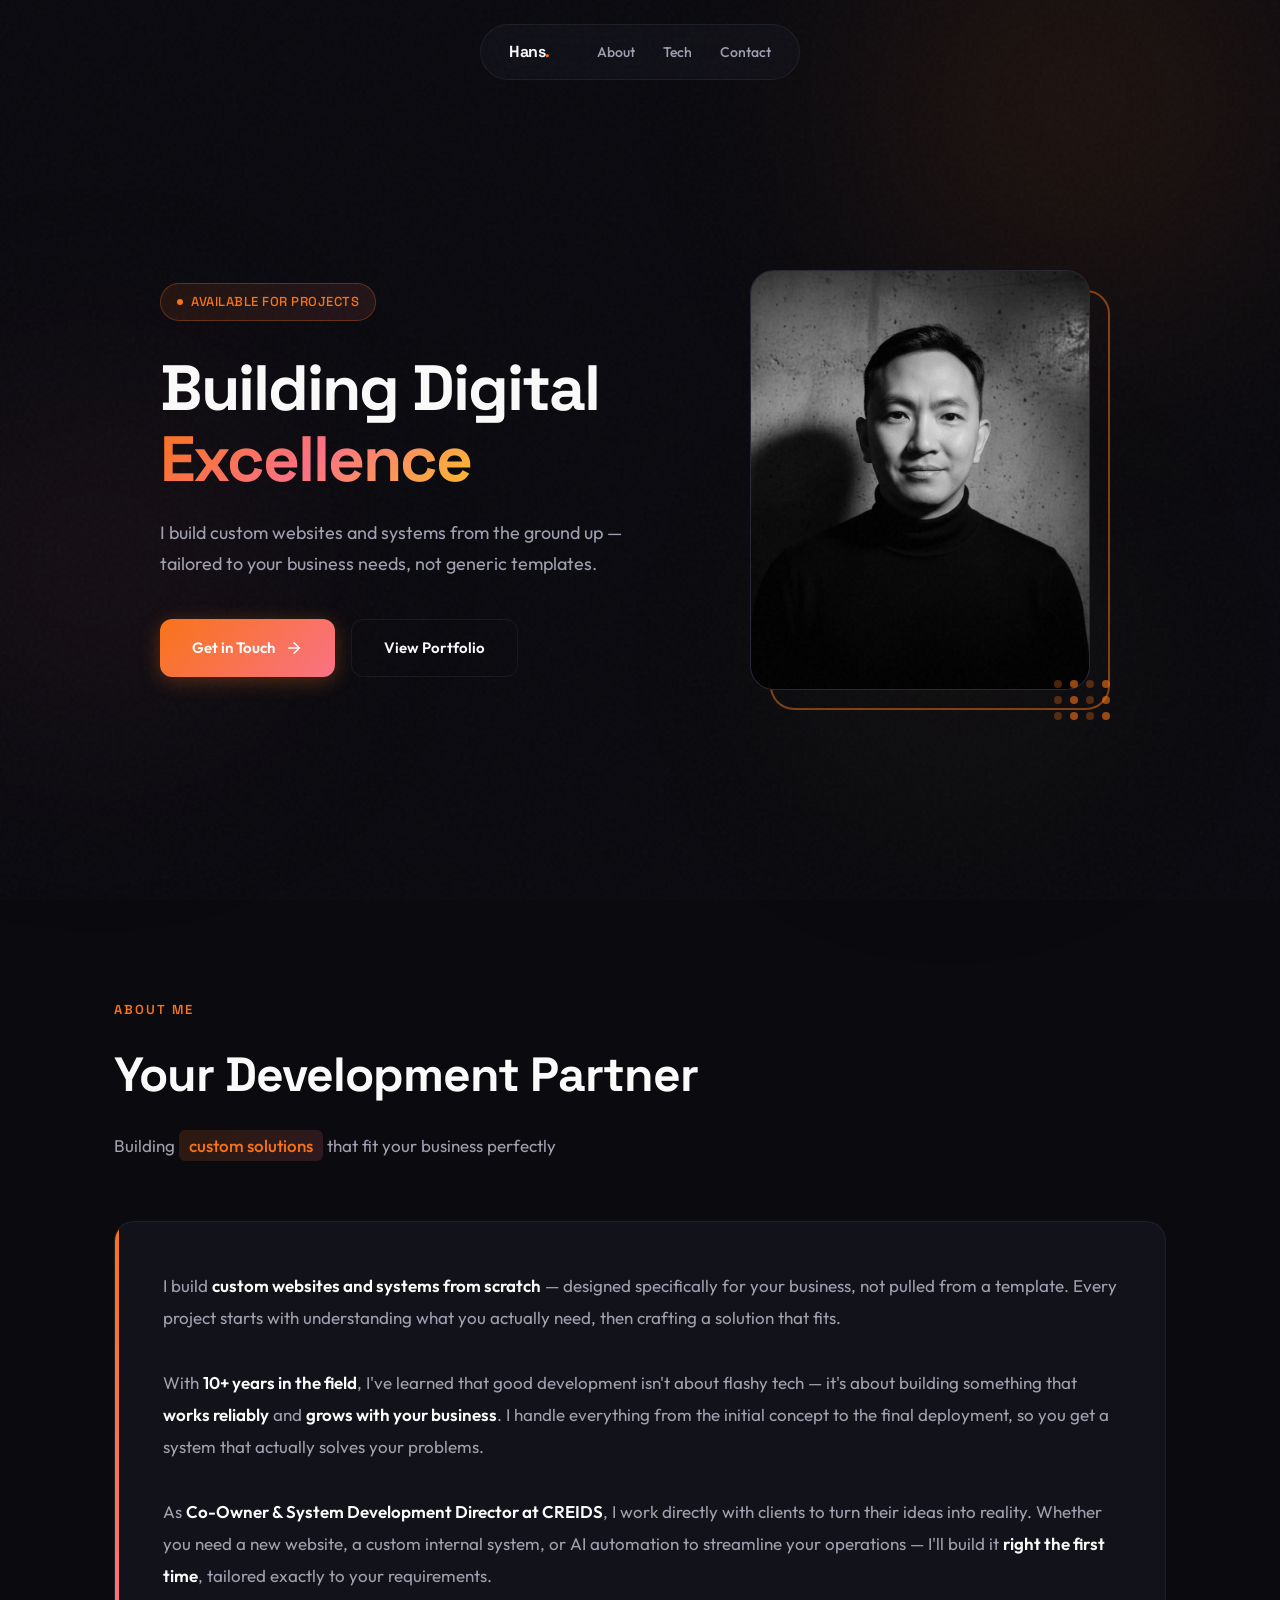
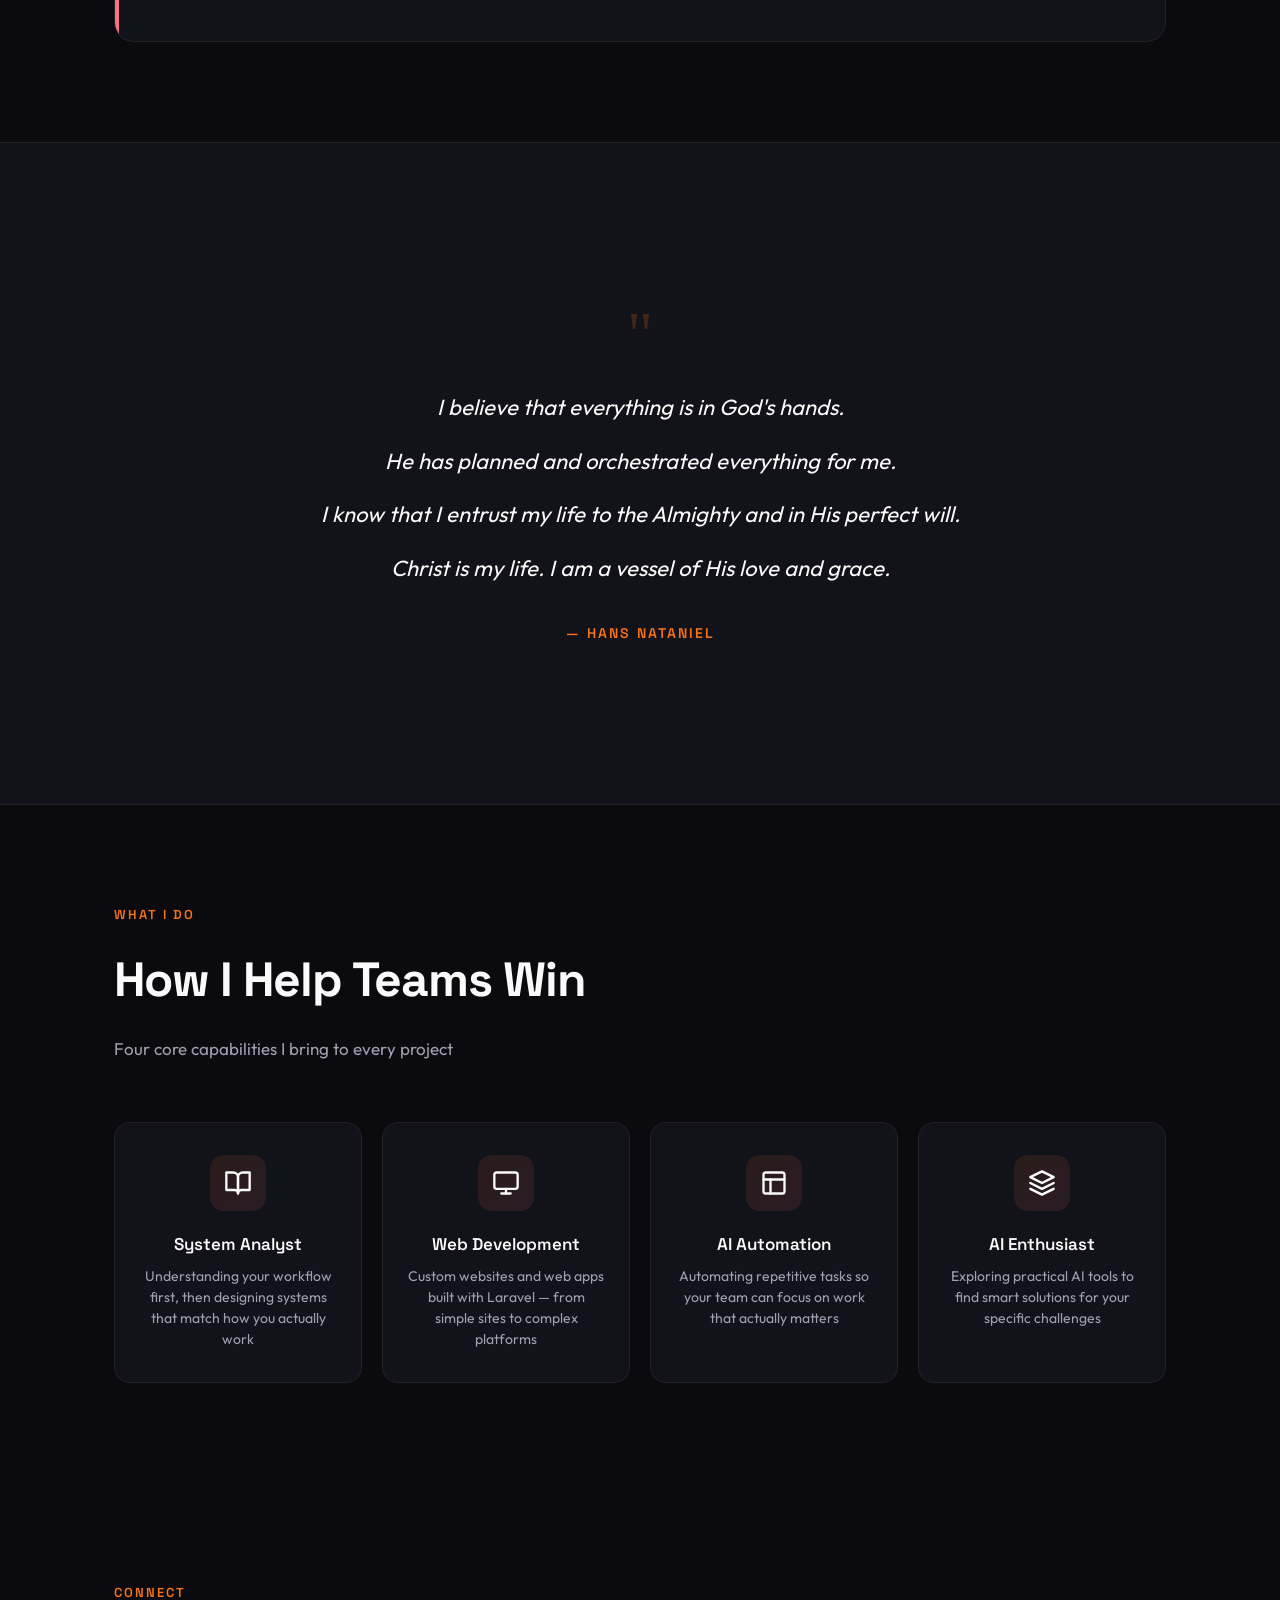
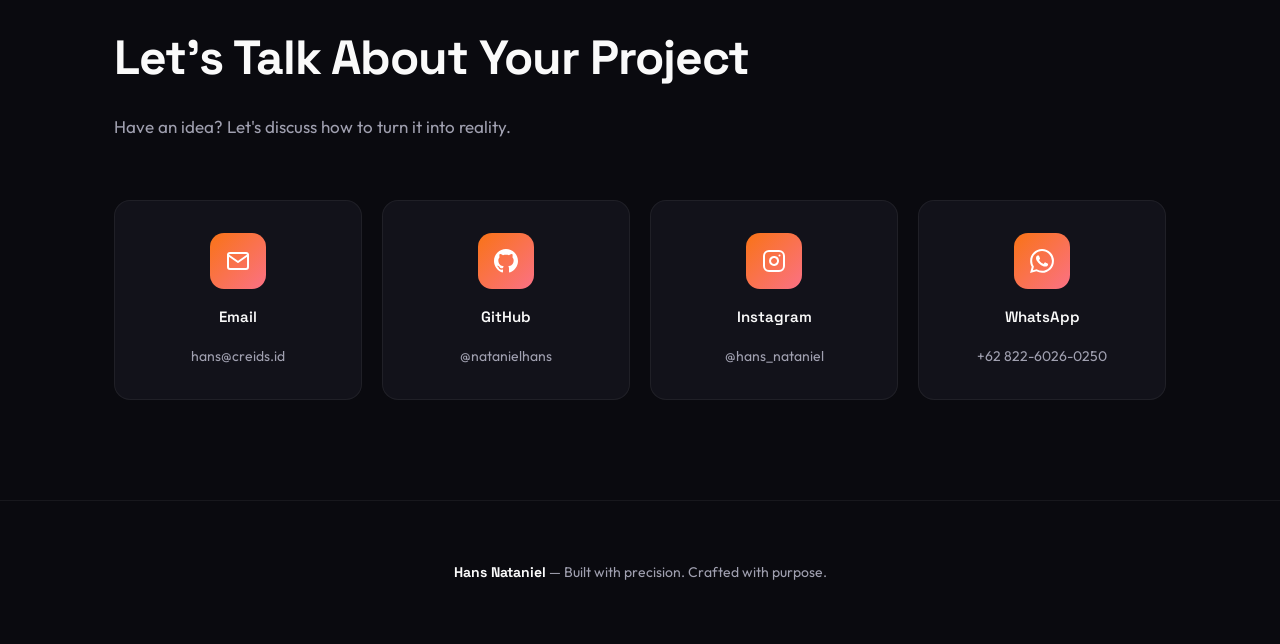
==== commit 02800495: "feat: add new index_bu.html file and remove photo.png" ====
--- a/index.html
+++ b/index.html
@@ -6,7 +6,7 @@
     <title>Hans Nataniel | Full Stack Developer & AI Automation Lead</title>
     <link rel="preconnect" href="https://fonts.googleapis.com">
     <link rel="preconnect" href="https://fonts.gstatic.com" crossorigin>
-    <link href="https://fonts.googleapis.com/css2?family=Plus+Jakarta+Sans:wght@500;600;700;800&family=JetBrains+Mono:wght@400;500&display=swap" rel="stylesheet">
+    <link href="https://fonts.googleapis.com/css2?family=Outfit:wght@300;400;500;600;700;800&family=Space+Grotesk:wght@400;500;600;700&display=swap" rel="stylesheet">
     <style>
         * {
             margin: 0;
@@ -15,17 +15,16 @@
         }
 
         :root {
-            --bg-primary: #0F1419;
-            --bg-secondary: #1a1f2e;
-            --bg-tertiary: #242d3d;
-            --text-primary: #f5f5f5;
-            --text-secondary: #b0b0b0;
-            --accent-green: #8b5cf6;
-            --accent-amber: #f59e0b;
-            --accent-cyan: #06b6d4;
-            --glass-light: rgba(255, 255, 255, 0.05);
-            --glass-medium: rgba(255, 255, 255, 0.08);
-            --glass-dark: rgba(0, 0, 0, 0.3);
+            --bg-primary: #0a0a0f;
+            --bg-secondary: #12121a;
+            --bg-tertiary: #1a1a25;
+            --text-primary: #fafafa;
+            --text-secondary: #a0a0b0;
+            --accent-warm: #f97316;
+            --accent-coral: #fb7185;
+            --accent-gold: #fbbf24;
+            --border-subtle: rgba(255, 255, 255, 0.06);
+            --border-hover: rgba(249, 115, 22, 0.3);
         }
 
         html {
@@ -33,15 +32,15 @@
         }
 
         body {
-            font-family: 'Plus Jakarta Sans', sans-serif;
-            background: linear-gradient(135deg, var(--bg-primary) 0%, var(--bg-secondary) 50%, var(--bg-primary) 100%);
+            font-family: 'Outfit', sans-serif;
+            background: var(--bg-primary);
             color: var(--text-primary);
             min-height: 100vh;
-            position: relative;
             overflow-x: hidden;
-        }
-
-        /* Animated background */
+            line-height: 1.6;
+        }
+
+        /* Animated grain texture overlay */
         body::before {
             content: '';
             position: fixed;
@@ -49,63 +48,106 @@
             left: 0;
             width: 100%;
             height: 100%;
-            background: radial-gradient(circle at 20% 50%, rgba(139, 92, 246, 0.1) 0%, transparent 50%),
-                        radial-gradient(circle at 80% 80%, rgba(245, 158, 11, 0.08) 0%, transparent 50%);
+            background-image: url("data:image/svg+xml,%3Csvg viewBox='0 0 256 256' xmlns='http://www.w3.org/2000/svg'%3E%3Cfilter id='noiseFilter'%3E%3CfeTurbulence type='fractalNoise' baseFrequency='0.9' numOctaves='4' stitchTiles='stitch'/%3E%3C/filter%3E%3Crect width='100%25' height='100%25' filter='url(%23noiseFilter)'/%3E%3C/svg%3E");
+            opacity: 0.03;
+            pointer-events: none;
+            z-index: 9999;
+        }
+
+        /* Gradient orbs background */
+        .bg-orb {
+            position: fixed;
+            border-radius: 50%;
+            filter: blur(120px);
             pointer-events: none;
             z-index: 0;
         }
 
-        body::after {
-            content: '';
-            position: fixed;
-            top: 0;
-            left: 0;
-            width: 100%;
-            height: 100%;
-            background:
-                linear-gradient(45deg, transparent 0%, rgba(15, 20, 25, 0.5) 100%);
-            pointer-events: none;
-            z-index: 0;
+        .orb-1 {
+            width: 600px;
+            height: 600px;
+            background: radial-gradient(circle, rgba(249, 115, 22, 0.15) 0%, transparent 70%);
+            top: -200px;
+            right: -100px;
+            animation: float-orb 20s ease-in-out infinite;
+        }
+
+        .orb-2 {
+            width: 500px;
+            height: 500px;
+            background: radial-gradient(circle, rgba(251, 113, 133, 0.1) 0%, transparent 70%);
+            bottom: 10%;
+            left: -150px;
+            animation: float-orb 25s ease-in-out infinite reverse;
+        }
+
+        .orb-3 {
+            width: 400px;
+            height: 400px;
+            background: radial-gradient(circle, rgba(251, 191, 36, 0.08) 0%, transparent 70%);
+            top: 50%;
+            right: 10%;
+            animation: float-orb 18s ease-in-out infinite;
+        }
+
+        @keyframes float-orb {
+            0%, 100% { transform: translate(0, 0) scale(1); }
+            33% { transform: translate(30px, -30px) scale(1.05); }
+            66% { transform: translate(-20px, 20px) scale(0.95); }
         }
 
         /* Container */
         .container {
             position: relative;
             z-index: 1;
-            max-width: 1000px;
+            max-width: 1100px;
             margin: 0 auto;
-            padding: 0 20px;
-        }
-
-        /* Navigation */
+            padding: 0 24px;
+        }
+
+        /* Navigation - Floating Pill Style */
         nav {
-            padding: 30px 0;
-            backdrop-filter: blur(10px);
-            border-bottom: 1px solid var(--glass-light);
-            position: sticky;
-            top: 0;
+            position: fixed;
+            top: 24px;
+            left: 50%;
+            transform: translateX(-50%);
             z-index: 100;
-        }
-
-        nav .container {
+            width: auto;
+            min-width: 320px;
+        }
+
+        .nav-inner {
             display: flex;
             justify-content: space-between;
             align-items: center;
+            padding: 14px 28px;
+            background: rgba(18, 18, 26, 0.8);
+            border: 1px solid var(--border-subtle);
+            border-radius: 100px;
+            backdrop-filter: blur(20px);
+            transition: all 0.3s ease;
+        }
+
+        .nav-inner:hover {
+            border-color: var(--border-hover);
+            background: rgba(18, 18, 26, 0.95);
         }
 
         .nav-brand {
-            font-size: 18px;
+            font-family: 'Space Grotesk', sans-serif;
+            font-size: 16px;
             font-weight: 700;
             letter-spacing: -0.5px;
-            background: linear-gradient(135deg, var(--accent-green), var(--accent-cyan));
-            -webkit-background-clip: text;
-            -webkit-text-fill-color: transparent;
-            background-clip: text;
+            color: var(--text-primary);
+        }
+
+        .nav-brand span {
+            color: var(--accent-warm);
         }
 
         .nav-links {
             display: flex;
-            gap: 30px;
+            gap: 28px;
             list-style: none;
         }
 
@@ -114,223 +156,255 @@
             text-decoration: none;
             font-size: 14px;
             font-weight: 500;
-            transition: color 0.3s ease;
+            transition: all 0.2s ease;
             position: relative;
         }
 
-        .nav-links a::after {
-            content: '';
-            position: absolute;
-            bottom: -5px;
-            left: 0;
-            width: 0;
-            height: 2px;
-            background: linear-gradient(90deg, var(--accent-green), var(--accent-cyan));
-            transition: width 0.3s ease;
-        }
-
         .nav-links a:hover {
-            color: var(--text-primary);
-        }
-
-        .nav-links a:hover::after {
-            width: 100%;
-        }
-
-        /* Hero Section */
+            color: var(--accent-warm);
+        }
+
+        /* Hero Section - Asymmetric Layout */
         .hero {
             min-height: 100vh;
             display: flex;
             align-items: center;
-            justify-content: center;
-            text-align: center;
-            padding: 60px 20px;
-            animation: fadeIn 0.8s ease-out;
+            padding: 140px 0 80px;
         }
 
         .hero-container {
             display: grid;
-            grid-template-columns: 1fr 1fr;
-            gap: 60px;
+            grid-template-columns: 1.2fr 1fr;
+            gap: 80px;
             align-items: center;
-            max-width: 1000px;
-            width: 100%;
         }
 
         .hero-content {
-            text-align: left;
-        }
-
-        .hero-photo {
             position: relative;
-            display: flex;
+        }
+
+        .hero-badge {
+            display: inline-flex;
             align-items: center;
-            justify-content: center;
-        }
-
-        .photo-frame {
-            width: 300px;
-            height: 300px;
+            gap: 8px;
+            padding: 8px 16px;
+            background: linear-gradient(135deg, rgba(249, 115, 22, 0.1), rgba(251, 113, 133, 0.1));
+            border: 1px solid var(--border-hover);
+            border-radius: 100px;
+            font-size: 13px;
+            font-weight: 500;
+            color: var(--accent-warm);
+            margin-bottom: 32px;
+            font-family: 'Space Grotesk', sans-serif;
+            letter-spacing: 0.5px;
+            text-transform: uppercase;
+        }
+
+        .hero-badge::before {
+            content: '';
+            width: 6px;
+            height: 6px;
+            background: var(--accent-warm);
             border-radius: 50%;
-            overflow: hidden;
-            position: relative;
-            background: linear-gradient(135deg, var(--glass-medium), var(--glass-light));
-            border: 2px solid var(--glass-light);
-            backdrop-filter: blur(10px);
-            animation: slideRight 0.8s ease-out 0.3s both;
-            box-shadow: 0 20px 60px rgba(139, 92, 246, 0.2);
-        }
-
-        .photo-frame img {
-            width: 100%;
-            height: 100%;
-            object-fit: cover;
-        }
-
-        .photo-glow {
-            position: absolute;
-            top: -20px;
-            left: -20px;
-            right: -20px;
-            bottom: -20px;
-            border-radius: 50%;
-            background: linear-gradient(135deg, rgba(139, 92, 246, 0.3), rgba(6, 182, 212, 0.2));
-            filter: blur(20px);
-            z-index: -1;
-            animation: pulse 3s ease-in-out infinite;
+            animation: pulse-dot 2s ease-in-out infinite;
+        }
+
+        @keyframes pulse-dot {
+            0%, 100% { opacity: 1; transform: scale(1); }
+            50% { opacity: 0.5; transform: scale(1.2); }
         }
 
         .hero h1 {
-            font-size: clamp(42px, 6vw, 56px);
-            font-weight: 800;
-            line-height: 1.2;
-            margin-bottom: 20px;
+            font-family: 'Space Grotesk', sans-serif;
+            font-size: clamp(40px, 5vw, 64px);
+            font-weight: 700;
+            line-height: 1.1;
+            margin-bottom: 24px;
             letter-spacing: -2px;
-            animation: slideRight 0.8s ease-out 0.2s both;
-            text-align: left;
-        }
-
-        .hero h1 span {
-            background: linear-gradient(135deg, var(--accent-green), var(--accent-cyan), var(--accent-amber));
+        }
+
+        .hero h1 .gradient-text {
+            background: linear-gradient(135deg, var(--accent-warm), var(--accent-coral), var(--accent-gold));
             -webkit-background-clip: text;
             -webkit-text-fill-color: transparent;
             background-clip: text;
         }
 
         .hero-subtitle {
-            font-size: 20px;
+            font-size: 18px;
             color: var(--text-secondary);
-            margin-bottom: 30px;
-            line-height: 1.6;
-            animation: slideRight 0.8s ease-out 0.4s both;
-        }
-
-        .hero-role {
-            font-size: 14px;
-            font-weight: 600;
-            color: var(--accent-green);
-            text-transform: uppercase;
-            letter-spacing: 2px;
-            margin-bottom: 20px;
-            animation: slideRight 0.8s ease-out 0.1s both;
+            margin-bottom: 40px;
+            line-height: 1.7;
+            max-width: 480px;
         }
 
         .hero-cta {
             display: flex;
-            gap: 15px;
-            justify-content: flex-start;
+            gap: 16px;
             flex-wrap: wrap;
-            animation: slideRight 0.8s ease-out 0.5s both;
         }
 
         .btn {
-            padding: 14px 32px;
+            padding: 16px 32px;
             border: none;
             border-radius: 12px;
-            font-size: 16px;
+            font-size: 15px;
             font-weight: 600;
             cursor: pointer;
             text-decoration: none;
             display: inline-flex;
             align-items: center;
+            gap: 10px;
+            transition: all 0.3s ease;
+            font-family: 'Outfit', sans-serif;
+        }
+
+        .btn-primary {
+            background: linear-gradient(135deg, var(--accent-warm), var(--accent-coral));
+            color: white;
+            box-shadow: 0 4px 20px rgba(249, 115, 22, 0.3);
+        }
+
+        .btn-primary:hover {
+            transform: translateY(-2px);
+            box-shadow: 0 8px 30px rgba(249, 115, 22, 0.4);
+        }
+
+        .btn-secondary {
+            background: transparent;
+            color: var(--text-primary);
+            border: 1px solid var(--border-subtle);
+        }
+
+        .btn-secondary:hover {
+            border-color: var(--accent-warm);
+            background: rgba(249, 115, 22, 0.05);
+        }
+
+        /* Hero Photo - Creative Frame */
+        .hero-photo {
+            position: relative;
+            display: flex;
+            justify-content: center;
+        }
+
+        .photo-wrapper {
+            position: relative;
+            width: 340px;
+            height: 420px;
+        }
+
+        .photo-frame {
+            width: 100%;
+            height: 100%;
+            border-radius: 24px;
+            overflow: hidden;
+            position: relative;
+            background: var(--bg-tertiary);
+            border: 1px solid var(--border-subtle);
+        }
+
+        .photo-frame img {
+            width: 100%;
+            height: 100%;
+            object-fit: cover;
+            transition: transform 0.5s ease;
+        }
+
+        .photo-frame:hover img {
+            transform: scale(1.05);
+        }
+
+        .photo-accent {
+            position: absolute;
+            width: 100%;
+            height: 100%;
+            border: 2px solid var(--accent-warm);
+            border-radius: 24px;
+            top: 20px;
+            left: 20px;
+            z-index: -1;
+            opacity: 0.5;
+        }
+
+        .photo-dots {
+            position: absolute;
+            bottom: -30px;
+            right: -20px;
+            display: grid;
+            grid-template-columns: repeat(4, 8px);
             gap: 8px;
-            transition: all 0.3s ease;
-            font-family: 'Plus Jakarta Sans', sans-serif;
-        }
-
-        .btn-primary {
-            background: linear-gradient(135deg, var(--accent-green), var(--accent-cyan));
-            color: var(--bg-primary);
-        }
-
-        .btn-primary:hover {
-            transform: translateY(-3px);
-            box-shadow: 0 12px 30px rgba(139, 92, 246, 0.3);
-        }
-
-        .btn-secondary {
-            background: var(--glass-medium);
-            color: var(--text-primary);
-            border: 1px solid var(--glass-light);
-            backdrop-filter: blur(10px);
-        }
-
-        .btn-secondary:hover {
-            background: var(--glass-light);
-            border-color: var(--accent-green);
-        }
-
-
-        /* About Section */
-        .about {
-            padding: 120px 0;
+        }
+
+        .photo-dots span {
+            width: 8px;
+            height: 8px;
+            background: var(--accent-warm);
+            border-radius: 50%;
+            opacity: 0.3;
+        }
+
+        .photo-dots span:nth-child(2n) {
+            opacity: 0.6;
+        }
+
+        /* Section Styles */
+        section {
+            padding: 100px 0;
+            position: relative;
         }
 
         .section-header {
-            text-align: center;
             margin-bottom: 60px;
         }
 
+        .section-label {
+            font-family: 'Space Grotesk', sans-serif;
+            font-size: 13px;
+            font-weight: 600;
+            text-transform: uppercase;
+            letter-spacing: 2px;
+            color: var(--accent-warm);
+            margin-bottom: 16px;
+        }
+
         .section-header h2 {
-            font-size: clamp(36px, 5vw, 48px);
-            margin-bottom: 15px;
+            font-family: 'Space Grotesk', sans-serif;
+            font-size: clamp(32px, 4vw, 48px);
+            font-weight: 700;
             letter-spacing: -1px;
+            margin-bottom: 16px;
         }
 
         .section-header p {
-            font-size: 18px;
+            font-size: 17px;
             color: var(--text-secondary);
-            max-width: 400px;
-            margin: 0 auto;
-        }
-
-        .role-subtitle {
-            font-size: 16px;
-            color: var(--text-secondary);
-            margin-top: 10px;
-            margin-bottom: 30px;
-            font-weight: 500;
-        }
-
-        .glass-card {
-            background: linear-gradient(135deg, var(--glass-medium) 0%, var(--glass-light) 100%);
-            border: 1px solid var(--glass-light);
-            border-radius: 16px;
-            padding: 40px;
-            backdrop-filter: blur(10px);
-            transition: all 0.3s ease;
-            opacity: 0;
-        }
-
-        .glass-card:hover {
-            border-color: var(--accent-green);
-            box-shadow: 0 20px 40px rgba(139, 92, 246, 0.15);
-            transform: translateY(-5px);
+            max-width: 500px;
+        }
+
+        /* About Section - Card with border accent */
+        .about-card {
+            background: var(--bg-secondary);
+            border: 1px solid var(--border-subtle);
+            border-radius: 20px;
+            padding: 48px;
+            position: relative;
+            overflow: hidden;
+        }
+
+        .about-card::before {
+            content: '';
+            position: absolute;
+            top: 0;
+            left: 0;
+            width: 4px;
+            height: 100%;
+            background: linear-gradient(180deg, var(--accent-warm), var(--accent-coral));
         }
 
         .about-text {
-            font-size: 16px;
-            line-height: 1.8;
+            font-size: 17px;
+            line-height: 1.9;
             color: var(--text-secondary);
         }
 
@@ -339,195 +413,206 @@
             font-weight: 600;
         }
 
+        .about-highlight {
+            display: inline-block;
+            background: linear-gradient(135deg, rgba(249, 115, 22, 0.15), rgba(251, 113, 133, 0.15));
+            padding: 2px 10px;
+            border-radius: 6px;
+            color: var(--accent-warm);
+            font-weight: 500;
+        }
+
         /* Philosophy Section */
         .philosophy {
-            padding: 120px 0;
-            background: linear-gradient(135deg, rgba(139, 92, 246, 0.05) 0%, rgba(6, 182, 212, 0.05) 100%);
-            border-top: 1px solid var(--glass-light);
-            border-bottom: 1px solid var(--glass-light);
+            background: var(--bg-secondary);
+            border-top: 1px solid var(--border-subtle);
+            border-bottom: 1px solid var(--border-subtle);
         }
 
         .philosophy-content {
-            max-width: 700px;
+            max-width: 800px;
             margin: 0 auto;
             text-align: center;
             padding: 60px 40px;
-            background: linear-gradient(135deg, var(--glass-medium) 0%, var(--glass-light) 100%);
-            border: 1px solid var(--glass-light);
-            border-radius: 16px;
-            backdrop-filter: blur(10px);
-            box-shadow: 0 20px 60px rgba(139, 92, 246, 0.1);
-            opacity: 0;
-        }
-
-        .philosophy-icon {
-            font-size: 48px;
-            margin-bottom: 30px;
-            animation: slideUp 0.8s ease-out 0.2s both;
+            position: relative;
+        }
+
+        .quote-icon {
+            font-size: 64px;
+            color: var(--accent-warm);
+            opacity: 0.2;
+            line-height: 1;
+            margin-bottom: 20px;
+            font-family: Georgia, serif;
         }
 
         .philosophy-quote {
-            font-size: 20px;
-            line-height: 1.8;
+            font-size: 22px;
+            line-height: 1.9;
             color: var(--text-primary);
-            font-weight: 500;
-            margin: 0;
+            font-weight: 400;
+            margin: 0 0 32px;
             font-style: italic;
-            animation: slideUp 0.8s ease-out 0.3s both;
+        }
+
+        .philosophy-quote br {
+            display: block;
+            margin-bottom: 12px;
+            content: '';
         }
 
         .philosophy-author {
-            margin-top: 30px;
+            font-family: 'Space Grotesk', sans-serif;
             font-size: 14px;
-            color: var(--accent-green);
+            color: var(--accent-warm);
             font-weight: 600;
-            letter-spacing: 1px;
-            animation: slideUp 0.8s ease-out 0.4s both;
-        }
-
-        /* Tech Stack Section */
-        .tech-stack {
-            padding: 120px 0;
-        }
-
+            letter-spacing: 2px;
+            text-transform: uppercase;
+        }
+
+        /* Tech Stack - Horizontal Scroll Cards */
         .tech-grid {
             display: grid;
-            grid-template-columns: repeat(auto-fit, minmax(200px, 1fr));
+            grid-template-columns: repeat(4, 1fr);
+            gap: 20px;
+        }
+
+        .tech-item {
+            background: var(--bg-secondary);
+            border: 1px solid var(--border-subtle);
+            border-radius: 16px;
+            padding: 32px 24px;
+            text-align: center;
+            transition: all 0.3s ease;
+            position: relative;
+            overflow: hidden;
+        }
+
+        .tech-item::before {
+            content: '';
+            position: absolute;
+            top: 0;
+            left: 0;
+            right: 0;
+            height: 3px;
+            background: linear-gradient(90deg, var(--accent-warm), var(--accent-coral));
+            transform: scaleX(0);
+            transition: transform 0.3s ease;
+        }
+
+        .tech-item:hover {
+            border-color: var(--border-hover);
+            transform: translateY(-4px);
+        }
+
+        .tech-item:hover::before {
+            transform: scaleX(1);
+        }
+
+        .tech-icon {
+            width: 56px;
+            height: 56px;
+            background: linear-gradient(135deg, rgba(249, 115, 22, 0.1), rgba(251, 113, 133, 0.1));
+            border-radius: 14px;
+            display: flex;
+            align-items: center;
+            justify-content: center;
+            margin: 0 auto 20px;
+            font-size: 24px;
+        }
+
+        .tech-name {
+            font-family: 'Space Grotesk', sans-serif;
+            font-size: 17px;
+            font-weight: 600;
+            margin-bottom: 8px;
+        }
+
+        .tech-desc {
+            font-size: 14px;
+            color: var(--text-secondary);
+            line-height: 1.5;
+        }
+
+        /* Contact Section */
+        .contact-grid {
+            display: grid;
+            grid-template-columns: repeat(4, 1fr);
             gap: 20px;
             margin-top: 50px;
         }
 
-        .tech-item {
-            text-align: center;
-            padding: 30px;
-            opacity: 0;
-        }
-
-        .tech-icon {
-            font-size: 40px;
-            margin-bottom: 15px;
-        }
-
-        .tech-name {
-            font-size: 16px;
-            font-weight: 600;
-            margin-bottom: 8px;
-        }
-
-        .tech-desc {
-            font-size: 13px;
-            color: var(--text-secondary);
-        }
-
-        /* Contact Section */
-        .contact {
-            padding: 120px 0;
-        }
-
-        .contact-container {
-            max-width: 700px;
-            margin: 0 auto;
-            text-align: center;
-        }
-
-        .contact-message {
-            font-size: 18px;
-            color: var(--text-secondary);
-            margin-bottom: 50px;
-            line-height: 1.6;
-            opacity: 0;
-        }
-
-        .contact-links {
-            display: grid;
-            grid-template-columns: repeat(auto-fit, minmax(150px, 1fr));
-            gap: 15px;
-            margin-bottom: 60px;
-        }
-
-        .contact-link {
-            padding: 25px;
+        .contact-card {
+            background: var(--bg-secondary);
+            border: 1px solid var(--border-subtle);
+            border-radius: 16px;
+            padding: 32px;
             text-decoration: none;
             color: var(--text-primary);
-            border: 1px solid var(--glass-light);
             transition: all 0.3s ease;
             display: flex;
             flex-direction: column;
             align-items: center;
-            gap: 10px;
-            background: linear-gradient(135deg, var(--glass-medium) 0%, var(--glass-light) 100%);
-            border-radius: 16px;
-            backdrop-filter: blur(10px);
-            opacity: 0;
-        }
-
-        .contact-link:hover {
-            border-color: var(--accent-green);
-            background: linear-gradient(135deg, rgba(139, 92, 246, 0.1), rgba(6, 182, 212, 0.1));
-            transform: translateY(-5px);
-            box-shadow: 0 15px 35px rgba(139, 92, 246, 0.2);
-        }
-
-        .contact-link-icon {
-            font-size: 28px;
-        }
-
-        .contact-link-label {
+            text-align: center;
+            gap: 16px;
+        }
+
+        .contact-card:hover {
+            border-color: var(--accent-warm);
+            background: linear-gradient(135deg, rgba(249, 115, 22, 0.05), rgba(251, 113, 133, 0.05));
+            transform: translateY(-4px);
+        }
+
+        .contact-icon {
+            width: 56px;
+            height: 56px;
+            background: linear-gradient(135deg, var(--accent-warm), var(--accent-coral));
+            border-radius: 14px;
+            display: flex;
+            align-items: center;
+            justify-content: center;
+            font-size: 24px;
+            transition: transform 0.3s ease;
+        }
+
+        .contact-card:hover .contact-icon {
+            transform: scale(1.1) rotate(-5deg);
+        }
+
+        .contact-label {
+            font-family: 'Space Grotesk', sans-serif;
+            font-size: 15px;
+            font-weight: 600;
+        }
+
+        .contact-value {
             font-size: 14px;
-            font-weight: 600;
-        }
-
-        .contact-link-value {
-            font-size: 12px;
             color: var(--text-secondary);
-            word-break: break-all;
         }
 
         /* Footer */
         footer {
-            padding: 40px 0;
+            padding: 60px 0;
             text-align: center;
-            border-top: 1px solid var(--glass-light);
+            border-top: 1px solid var(--border-subtle);
+        }
+
+        .footer-text {
             color: var(--text-secondary);
             font-size: 14px;
         }
 
-        /* Animations */
-        @keyframes fadeIn {
+        .footer-brand {
+            font-family: 'Space Grotesk', sans-serif;
+            font-weight: 700;
+            color: var(--text-primary);
+        }
+
+        /* Animations - FADE IN FROM RIGHT TO LEFT */
+        @keyframes fadeInRight {
             from {
                 opacity: 0;
-            }
-            to {
-                opacity: 1;
-            }
-        }
-
-        @keyframes slideUp {
-            from {
-                opacity: 0;
-                transform: translateY(30px);
-            }
-            to {
-                opacity: 1;
-                transform: translateY(0);
-            }
-        }
-
-        @keyframes fadeInUp {
-            from {
-                opacity: 0;
-                transform: translateY(20px);
-            }
-            to {
-                opacity: 1;
-                transform: translateY(0);
-            }
-        }
-
-        @keyframes slideRight {
-            from {
-                opacity: 0;
-                transform: translateX(40px);
+                transform: translateX(60px);
             }
             to {
                 opacity: 1;
@@ -535,10 +620,10 @@
             }
         }
 
-        @keyframes slideLeft {
+        @keyframes fadeInRightSmall {
             from {
                 opacity: 0;
-                transform: translateX(-40px);
+                transform: translateX(30px);
             }
             to {
                 opacity: 1;
@@ -546,86 +631,117 @@
             }
         }
 
-        @keyframes pulse {
-            0%, 100% {
-                opacity: 0.6;
-                transform: scale(1);
-            }
-            50% {
-                opacity: 0.3;
-                transform: scale(1.05);
-            }
-        }
-
+        /* Animation Classes */
+        .animate-on-scroll {
+            opacity: 0;
+            transform: translateX(60px);
+        }
+
+        .animate-on-scroll.animated {
+            animation: fadeInRight 0.8s cubic-bezier(0.25, 0.46, 0.45, 0.94) forwards;
+        }
+
+        /* Stagger children animations */
+        .stagger-parent .stagger-child {
+            opacity: 0;
+            transform: translateX(40px);
+        }
+
+        .stagger-parent.animated .stagger-child:nth-child(1) { animation: fadeInRightSmall 0.6s ease forwards 0.1s; }
+        .stagger-parent.animated .stagger-child:nth-child(2) { animation: fadeInRightSmall 0.6s ease forwards 0.2s; }
+        .stagger-parent.animated .stagger-child:nth-child(3) { animation: fadeInRightSmall 0.6s ease forwards 0.3s; }
+        .stagger-parent.animated .stagger-child:nth-child(4) { animation: fadeInRightSmall 0.6s ease forwards 0.4s; }
+        .stagger-parent.animated .stagger-child:nth-child(5) { animation: fadeInRightSmall 0.6s ease forwards 0.5s; }
+        .stagger-parent.animated .stagger-child:nth-child(6) { animation: fadeInRightSmall 0.6s ease forwards 0.6s; }
+
+        .stagger-parent.animated .stagger-child {
+            animation-fill-mode: forwards;
+        }
+
+        /* Reduced motion support */
+        @media (prefers-reduced-motion: reduce) {
+            .animate-on-scroll,
+            .stagger-parent .stagger-child {
+                opacity: 1;
+                transform: none;
+                animation: none;
+            }
+        }
 
         /* Responsive */
+        @media (max-width: 1024px) {
+            .tech-grid {
+                grid-template-columns: repeat(2, 1fr);
+            }
+            .contact-grid {
+                grid-template-columns: repeat(2, 1fr);
+            }
+        }
+
         @media (max-width: 768px) {
+            nav {
+                top: 16px;
+                left: 16px;
+                right: 16px;
+                transform: none;
+                width: auto;
+                min-width: auto;
+            }
+
+            .nav-inner {
+                padding: 12px 20px;
+            }
+
             .nav-links {
-                gap: 15px;
-                font-size: 12px;
+                gap: 20px;
+            }
+
+            .nav-links a {
+                font-size: 13px;
             }
 
             .hero {
-                padding: 40px 20px;
-                min-height: auto;
+                padding: 120px 0 60px;
             }
 
             .hero-container {
                 grid-template-columns: 1fr;
-                gap: 40px;
+                gap: 50px;
             }
 
             .hero-content {
                 text-align: center;
             }
 
-            .hero h1 {
-                font-size: 36px;
-                text-align: center;
-            }
-
             .hero-subtitle {
-                font-size: 16px;
-                text-align: center;
+                margin-left: auto;
+                margin-right: auto;
             }
 
             .hero-cta {
                 justify-content: center;
             }
 
-            .photo-frame {
-                width: 250px;
-                height: 250px;
-            }
-
-            .glass-card {
-                padding: 25px;
+            .photo-wrapper {
+                width: 280px;
+                height: 350px;
+            }
+
+            .about-card {
+                padding: 32px 24px;
             }
 
             .philosophy-content {
-                padding: 40px 25px;
+                padding: 40px 24px;
             }
 
             .philosophy-quote {
-                font-size: 16px;
-                line-height: 1.6;
-            }
-
-            .philosophy-icon {
-                font-size: 36px;
-            }
-
-            .tech-grid {
-                grid-template-columns: repeat(auto-fit, minmax(150px, 1fr));
-                gap: 15px;
-            }
-
-            .contact-links {
+                font-size: 18px;
+            }
+
+            .tech-grid,
+            .contact-grid {
                 grid-template-columns: 1fr;
-            }
-
-            .hero-cta {
-                flex-direction: column;
             }
 
             .btn {
@@ -633,45 +749,21 @@
                 justify-content: center;
             }
         }
-
-        /* Intersection Observer for animations */
-        .fade-in {
-            animation: fadeInUp 0.8s ease-out forwards;
-        }
-
-        .slide-in-left {
-            animation: slideLeft 0.8s ease-out forwards;
-        }
-
-        .slide-in-right {
-            animation: slideRight 0.8s ease-out forwards;
-        }
-
-        /* Child element stagger animations */
-        .stagger-child {
-            opacity: 0;
-        }
-
-        .stagger-child.fade-in {
-            animation: fadeInUp 0.6s ease-out forwards;
-        }
-
-        .stagger-child:nth-child(1).fade-in { animation-delay: 0.1s; }
-        .stagger-child:nth-child(2).fade-in { animation-delay: 0.2s; }
-        .stagger-child:nth-child(3).fade-in { animation-delay: 0.3s; }
-        .stagger-child:nth-child(4).fade-in { animation-delay: 0.4s; }
-        .stagger-child:nth-child(5).fade-in { animation-delay: 0.5s; }
-        .stagger-child:nth-child(6).fade-in { animation-delay: 0.6s; }
     </style>
 </head>
 <body>
+    <!-- Background Orbs -->
+    <div class="bg-orb orb-1"></div>
+    <div class="bg-orb orb-2"></div>
+    <div class="bg-orb orb-3"></div>
+
     <!-- Navigation -->
     <nav>
-        <div class="container">
-            <div class="nav-brand">Hans Nataniel</div>
+        <div class="nav-inner">
+            <div class="nav-brand">Hans<span>.</span></div>
             <ul class="nav-links">
                 <li><a href="#about">About</a></li>
-                <li><a href="#tech">Tech Stack</a></li>
+                <li><a href="#tech">Tech</a></li>
                 <li><a href="#contact">Contact</a></li>
             </ul>
         </div>
@@ -682,18 +774,33 @@
         <div class="container">
             <div class="hero-container">
                 <div class="hero-content">
-                    <div class="hero-role">Full Stack Developer & AI Automation Specialist</div>
-                    <h1>Transform Your Business<br>with <span>Intelligent Automation</span></h1>
-                    <p class="hero-subtitle">I architect scalable systems and AI-powered solutions that drive real business growth</p>
+                    <div class="hero-badge">Available for Projects</div>
+                    <h1>
+                        Building Digital<br>
+                        <span class="gradient-text">Excellence</span>
+                    </h1>
+                    <p class="hero-subtitle">
+                        I build custom websites and systems from the ground up — tailored to your business needs, not generic templates.
+                    </p>
                     <div class="hero-cta">
-                        <a href="#contact" class="btn btn-primary">Get in Touch</a>
-                        <a href="https://creids.id/en/work" target="_blank" class="btn btn-secondary">View My Work</a>
+                        <a href="#contact" class="btn btn-primary">
+                            <span>Get in Touch</span>
+                            <svg width="18" height="18" viewBox="0 0 24 24" fill="none" stroke="currentColor" stroke-width="2" stroke-linecap="round" stroke-linejoin="round"><line x1="5" y1="12" x2="19" y2="12"></line><polyline points="12 5 19 12 12 19"></polyline></svg>
+                        </a>
+                        <a href="https://creids.id/en/work" target="_blank" class="btn btn-secondary">View Portfolio</a>
                     </div>
                 </div>
                 <div class="hero-photo">
-                    <div class="photo-glow"></div>
-                    <div class="photo-frame">
-                        <img src="photo.png" alt="Hans Nataniel">
+                    <div class="photo-wrapper">
+                        <div class="photo-frame">
+                            <img src="photo.png" alt="Hans Nataniel - Full Stack Developer">
+                        </div>
+                        <div class="photo-accent"></div>
+                        <div class="photo-dots">
+                            <span></span><span></span><span></span><span></span>
+                            <span></span><span></span><span></span><span></span>
+                            <span></span><span></span><span></span><span></span>
+                        </div>
                     </div>
                 </div>
             </div>
@@ -703,17 +810,18 @@
     <!-- About Section -->
     <section class="about" id="about">
         <div class="container">
-            <div class="section-header">
-                <h2>About Me</h2>
-                <p class="role-subtitle">Co-Owner & System Development Director at <strong style="color: #f7951f;">CREIDS</strong></p>
+            <div class="section-header animate-on-scroll">
+                <div class="section-label">About Me</div>
+                <h2>Your Development Partner</h2>
+                <p>Building <span class="about-highlight">custom solutions</span> that fit your business perfectly</p>
             </div>
-            <div class="glass-card">
+            <div class="about-card animate-on-scroll">
                 <p class="about-text">
-                    With <strong>10+ years of battle-tested experience</strong>, I've led development teams in building high-impact systems that serve millions. I specialize in architecting <strong>scalable backend infrastructure</strong> and crafting <strong>AI-powered automation workflows</strong> that eliminate operational friction and drive measurable business results.
+                    I build <strong>custom websites and systems from scratch</strong> — designed specifically for your business, not pulled from a template. Every project starts with understanding what you actually need, then crafting a solution that fits.
                     <br><br>
-                    My expertise: <strong>Laravel mastery, full-stack architecture, AI integration, and system design</strong>. I don't just write code—I engineer solutions that businesses depend on. Every line I write is optimized for performance, maintainability, and real-world impact.
+                    With <strong>10+ years in the field</strong>, I've learned that good development isn't about flashy tech — it's about building something that <strong>works reliably</strong> and <strong>grows with your business</strong>. I handle everything from the initial concept to the final deployment, so you get a system that actually solves your problems.
                     <br><br>
-                    <strong>Right now, I'm partnering with forward-thinking companies</strong> to unlock AI's potential. Whether you need a robust backend overhaul, intelligent automation to cut costs, or someone who can architect your next big system—let's talk.
+                    As <strong>Co-Owner & System Development Director at CREIDS</strong>, I work directly with clients to turn their ideas into reality. Whether you need a new website, a custom internal system, or AI automation to streamline your operations — I'll build it <strong>right the first time</strong>, tailored exactly to your requirements.
                 </p>
             </div>
         </div>
@@ -722,13 +830,13 @@
     <!-- Philosophy Section -->
     <section class="philosophy">
         <div class="container">
-            <div class="philosophy-content">
-                <div class="philosophy-icon">✨</div>
+            <div class="philosophy-content animate-on-scroll">
+                <div class="quote-icon">"</div>
                 <blockquote class="philosophy-quote">
                     I believe that everything is in God's hands.<br>
                     He has planned and orchestrated everything for me.<br>
                     I know that I entrust my life to the Almighty and in His perfect will.<br>
-                    Christ is my life. I am a vessel of His love and grace, and I strive to express Him in all that I do.
+                    Christ is my life. I am a vessel of His love and grace.
                 </blockquote>
                 <p class="philosophy-author">— Hans Nataniel</p>
             </div>
@@ -738,30 +846,39 @@
     <!-- Tech Stack Section -->
     <section class="tech-stack" id="tech">
         <div class="container">
-            <div class="section-header">
-                <h2>Tech Stack</h2>
-                <p>Tools and technologies I work with daily</p>
+            <div class="section-header animate-on-scroll">
+                <div class="section-label">What I Do</div>
+                <h2>How I Help Teams Win</h2>
+                <p>Four core capabilities I bring to every project</p>
             </div>
-            <div class="tech-grid">
-                <div class="glass-card tech-item">
-                    <div class="tech-icon">🐘</div>
-                    <div class="tech-name">Laravel</div>
-                    <div class="tech-desc">Modern PHP framework for robust backend systems</div>
+            <div class="tech-grid stagger-parent">
+                <div class="tech-item stagger-child">
+                    <div class="tech-icon">
+                        <svg width="28" height="28" viewBox="0 0 24 24" fill="none" stroke="currentColor" stroke-width="2" stroke-linecap="round" stroke-linejoin="round"><path d="M2 3h6a4 4 0 0 1 4 4v14a3 3 0 0 0-3-3H2z"></path><path d="M22 3h-6a4 4 0 0 0-4 4v14a3 3 0 0 1 3-3h7z"></path></svg>
+                    </div>
+                    <div class="tech-name">System Analyst</div>
+                    <div class="tech-desc">Understanding your workflow first, then designing systems that match how you actually work</div>
                 </div>
-                <div class="glass-card tech-item">
-                    <div class="tech-icon">🤖</div>
+                <div class="tech-item stagger-child">
+                    <div class="tech-icon">
+                        <svg width="28" height="28" viewBox="0 0 24 24" fill="none" stroke="currentColor" stroke-width="2" stroke-linecap="round" stroke-linejoin="round"><rect x="2" y="3" width="20" height="14" rx="2" ry="2"></rect><line x1="8" y1="21" x2="16" y2="21"></line><line x1="12" y1="17" x2="12" y2="21"></line></svg>
+                    </div>
+                    <div class="tech-name">Web Development</div>
+                    <div class="tech-desc">Custom websites and web apps built with Laravel — from simple sites to complex platforms</div>
+                </div>
+                <div class="tech-item stagger-child">
+                    <div class="tech-icon">
+                        <svg width="28" height="28" viewBox="0 0 24 24" fill="none" stroke="currentColor" stroke-width="2" stroke-linecap="round" stroke-linejoin="round"><rect x="3" y="3" width="18" height="18" rx="2" ry="2"></rect><line x1="3" y1="9" x2="21" y2="9"></line><line x1="9" y1="21" x2="9" y2="9"></line></svg>
+                    </div>
                     <div class="tech-name">AI Automation</div>
-                    <div class="tech-desc">Intelligent workflows and ML-powered solutions</div>
+                    <div class="tech-desc">Automating repetitive tasks so your team can focus on work that actually matters</div>
                 </div>
-                <div class="glass-card tech-item">
-                    <div class="tech-icon">⚡</div>
-                    <div class="tech-name">Full Stack</div>
-                    <div class="tech-desc">Complete end-to-end development expertise</div>
-                </div>
-                <div class="glass-card tech-item">
-                    <div class="tech-icon">🏗️</div>
-                    <div class="tech-name">System Design</div>
-                    <div class="tech-desc">Scalable architecture and infrastructure</div>
+                <div class="tech-item stagger-child">
+                    <div class="tech-icon">
+                        <svg width="28" height="28" viewBox="0 0 24 24" fill="none" stroke="currentColor" stroke-width="2" stroke-linecap="round" stroke-linejoin="round"><path d="M12 2L2 7l10 5 10-5-10-5z"></path><path d="M2 17l10 5 10-5"></path><path d="M2 12l10 5 10-5"></path></svg>
+                    </div>
+                    <div class="tech-name">AI Enthusiast</div>
+                    <div class="tech-desc">Exploring practical AI tools to find smart solutions for your specific challenges</div>
                 </div>
             </div>
         </div>
@@ -769,29 +886,40 @@
 
     <!-- Contact Section -->
     <section class="contact" id="contact">
-        <div class="container contact-container">
-            <div class="section-header">
-                <h2>Let's Connect</h2>
-                <p>Reach out and let's create something amazing together</p>
+        <div class="container">
+            <div class="section-header animate-on-scroll">
+                <div class="section-label">Connect</div>
+                <h2>Let's Talk About Your Project</h2>
+                <p>Have an idea? Let's discuss how to turn it into reality.</p>
             </div>
-            <p class="contact-message">
-                Ready to build something exceptional? Whether it's a complex system, an AI-powered solution, or a technical challenge that needs solving—<strong>I'm here to make it happen.</strong>
-            </p>
-            <div class="contact-links">
-                <a href="mailto:hans@creids.id" class="contact-link">
-                    <div class="contact-link-icon">✉️</div>
-                    <div class="contact-link-label">Email</div>
-                    <div class="contact-link-value">hans@creids.id</div>
+            <div class="contact-grid stagger-parent">
+                <a href="mailto:hans@creids.id" class="contact-card stagger-child">
+                    <div class="contact-icon">
+                        <svg width="24" height="24" viewBox="0 0 24 24" fill="none" stroke="white" stroke-width="2" stroke-linecap="round" stroke-linejoin="round"><path d="M4 4h16c1.1 0 2 .9 2 2v12c0 1.1-.9 2-2 2H4c-1.1 0-2-.9-2-2V6c0-1.1.9-2 2-2z"></path><polyline points="22,6 12,13 2,6"></polyline></svg>
+                    </div>
+                    <div class="contact-label">Email</div>
+                    <div class="contact-value">hans@creids.id</div>
                 </a>
-                <a href="https://github.com/natanielhans" target="_blank" class="contact-link">
-                    <div class="contact-link-icon">💻</div>
-                    <div class="contact-link-label">GitHub</div>
-                    <div class="contact-link-value">@natanielhans</div>
+                <a href="https://github.com/natanielhans" target="_blank" class="contact-card stagger-child">
+                    <div class="contact-icon">
+                        <svg width="24" height="24" viewBox="0 0 24 24" fill="white"><path d="M12 0c-6.626 0-12 5.373-12 12 0 5.302 3.438 9.8 8.207 11.387.599.111.793-.261.793-.577v-2.234c-3.338.726-4.033-1.416-4.033-1.416-.546-1.387-1.333-1.756-1.333-1.756-1.089-.745.083-.729.083-.729 1.205.084 1.839 1.237 1.839 1.237 1.07 1.834 2.807 1.304 3.492.997.107-.775.418-1.305.762-1.604-2.665-.305-5.467-1.334-5.467-5.931 0-1.311.469-2.381 1.236-3.221-.124-.303-.535-1.524.117-3.176 0 0 1.008-.322 3.301 1.23.957-.266 1.983-.399 3.003-.404 1.02.005 2.047.138 3.006.404 2.291-1.552 3.297-1.23 3.297-1.23.653 1.653.242 2.874.118 3.176.77.84 1.235 1.911 1.235 3.221 0 4.609-2.807 5.624-5.479 5.921.43.372.823 1.102.823 2.222v3.293c0 .319.192.694.801.576 4.765-1.589 8.199-6.086 8.199-11.386 0-6.627-5.373-12-12-12z"/></svg>
+                    </div>
+                    <div class="contact-label">GitHub</div>
+                    <div class="contact-value">@natanielhans</div>
                 </a>
-                <a href="https://instagram.com/hans_nataniel" target="_blank" class="contact-link">
-                    <div class="contact-link-icon">📸</div>
-                    <div class="contact-link-label">Instagram</div>
-                    <div class="contact-link-value">@hans_nataniel</div>
+                <a href="https://instagram.com/hans_nataniel" target="_blank" class="contact-card stagger-child">
+                    <div class="contact-icon">
+                        <svg width="24" height="24" viewBox="0 0 24 24" fill="none" stroke="white" stroke-width="2" stroke-linecap="round" stroke-linejoin="round"><rect x="2" y="2" width="20" height="20" rx="5" ry="5"></rect><path d="M16 11.37A4 4 0 1 1 12.63 8 4 4 0 0 1 16 11.37z"></path><line x1="17.5" y1="6.5" x2="17.51" y2="6.5"></line></svg>
+                    </div>
+                    <div class="contact-label">Instagram</div>
+                    <div class="contact-value">@hans_nataniel</div>
+                </a>
+                <a href="https://wa.me/6282260260250" target="_blank" class="contact-card stagger-child">
+                    <div class="contact-icon">
+                        <svg width="24" height="24" viewBox="0 0 24 24" fill="white"><path d="M17.472 14.382c-.297-.149-1.758-.867-2.03-.967-.273-.099-.471-.148-.67.15-.197.297-.767.966-.94 1.164-.173.199-.347.223-.644.075-.297-.15-1.255-.463-2.39-1.475-.883-.788-1.48-1.761-1.653-2.059-.173-.297-.018-.458.13-.606.134-.133.298-.347.446-.52.149-.174.198-.298.298-.497.099-.198.05-.371-.025-.52-.075-.149-.669-1.612-.916-2.207-.242-.579-.487-.5-.669-.51-.173-.008-.371-.01-.57-.01-.198 0-.52.074-.792.372-.272.297-1.04 1.016-1.04 2.479 0 1.462 1.065 2.875 1.213 3.074.149.198 2.096 3.2 5.077 4.487.709.306 1.262.489 1.694.625.712.227 1.36.195 1.871.118.571-.085 1.758-.719 2.006-1.413.248-.694.248-1.289.173-1.413-.074-.124-.272-.198-.57-.347m-5.421 7.403h-.004a9.87 9.87 0 01-5.031-1.378l-.361-.214-3.741.982.998-3.648-.235-.374a9.86 9.86 0 01-1.51-5.26c.001-5.45 4.436-9.884 9.888-9.884 2.64 0 5.122 1.03 6.988 2.898a9.825 9.825 0 012.893 6.994c-.003 5.45-4.437 9.884-9.885 9.884m8.413-18.297A11.815 11.815 0 0012.05 0C5.495 0 .16 5.335.157 11.892c0 2.096.547 4.142 1.588 5.945L.057 24l6.305-1.654a11.882 11.882 0 005.683 1.448h.005c6.554 0 11.89-5.335 11.893-11.893a11.821 11.821 0 00-3.48-8.413z"/></svg>
+                    </div>
+                    <div class="contact-label">WhatsApp</div>
+                    <div class="contact-value">+62 822-6026-0250</div>
                 </a>
             </div>
         </div>
@@ -800,12 +928,14 @@
     <!-- Footer -->
     <footer>
         <div class="container">
-            <p>&copy; 2025 Hans Nataniel. Built with precision. Crafted with purpose.</p>
+            <p class="footer-text">
+                <span class="footer-brand">Hans Nataniel</span> — Built with precision. Crafted with purpose.
+            </p>
         </div>
     </footer>
 
     <script>
-        // Intersection Observer for scroll-triggered animations
+        // Intersection Observer for right-to-left fade-in animations
         const observerOptions = {
             threshold: 0.15,
             rootMargin: '0px 0px -50px 0px'
@@ -814,63 +944,51 @@
         const observer = new IntersectionObserver((entries) => {
             entries.forEach(entry => {
                 if (entry.isIntersecting) {
-                    // Add fade-in animation to the element
-                    entry.target.classList.add('fade-in');
-
-                    // If element has stagger children, animate them too
-                    const children = entry.target.querySelectorAll('.stagger-child');
-                    if (children.length > 0) {
-                        children.forEach(child => {
-                            child.classList.add('fade-in');
-                        });
-                    }
-
-                    // Stop observing once animation is triggered
+                    entry.target.classList.add('animated');
+                    
+                    // Stop observing once animated
                     observer.unobserve(entry.target);
                 }
             });
         }, observerOptions);
 
-        // Observe all animatable elements
-        document.querySelectorAll('.section-header, .glass-card, .tech-item, .contact-link, .contact-message, .philosophy-content').forEach(el => {
+        // Observe all elements with animate-on-scroll class
+        document.querySelectorAll('.animate-on-scroll').forEach(el => {
             observer.observe(el);
         });
 
-        // Observe tech-grid items as stagger children
-        document.querySelectorAll('.tech-grid .tech-item').forEach(item => {
-            item.classList.add('stagger-child');
-            observer.unobserve(item);
-            observer.observe(item.parentElement);
+        // Observe stagger parents
+        document.querySelectorAll('.stagger-parent').forEach(el => {
+            observer.observe(el);
         });
 
-        // Observe contact links as stagger children
-        document.querySelectorAll('.contact-links .contact-link').forEach(link => {
-            link.classList.add('stagger-child');
-            observer.unobserve(link);
-            observer.observe(link.parentElement);
-        });
-
-        // Observe philosophy elements as stagger children
-        document.querySelectorAll('.philosophy-content > *').forEach(el => {
-            el.classList.add('stagger-child');
-        });
-
-        // Smooth navigation with anchor links
+        // Smooth scroll for navigation links
         document.querySelectorAll('a[href^="#"]').forEach(anchor => {
             anchor.addEventListener('click', function (e) {
                 e.preventDefault();
                 const target = document.querySelector(this.getAttribute('href'));
                 if (target) {
-                    target.scrollIntoView({ behavior: 'smooth' });
+                    target.scrollIntoView({ behavior: 'smooth', block: 'start' });
                 }
             });
         });
 
-        // Parallax scroll effect on background
+        // Navbar background on scroll
+        let lastScroll = 0;
         window.addEventListener('scroll', () => {
-            const scrollPercent = window.scrollY / (document.documentElement.scrollHeight - window.innerHeight);
-            document.body.style.setProperty('--scroll', scrollPercent);
+            const nav = document.querySelector('.nav-inner');
+            const currentScroll = window.scrollY;
+            
+            if (currentScroll > 100) {
+                nav.style.background = 'rgba(18, 18, 26, 0.95)';
+                nav.style.borderColor = 'rgba(249, 115, 22, 0.2)';
+            } else {
+                nav.style.background = 'rgba(18, 18, 26, 0.8)';
+                nav.style.borderColor = 'var(--border-subtle)';
+            }
+            
+            lastScroll = currentScroll;
         });
     </script>
 </body>
-</html>+</html>
